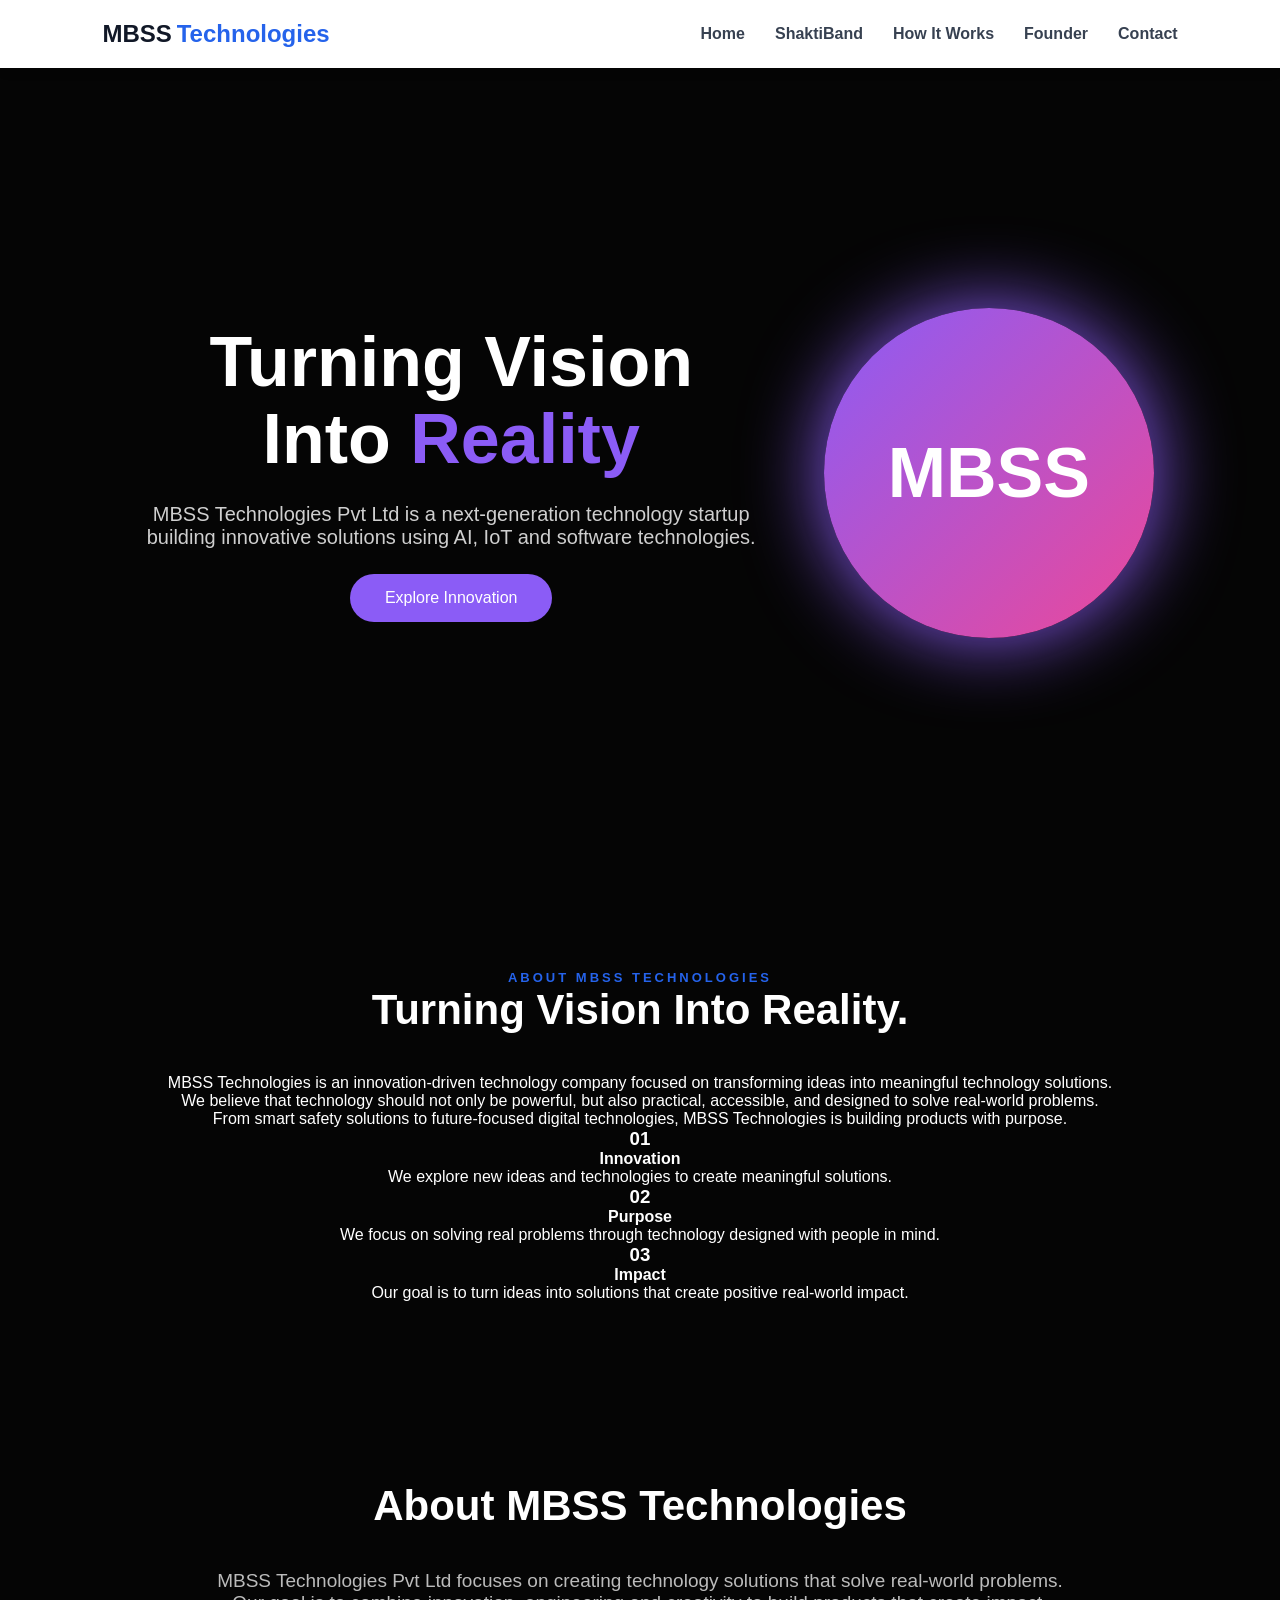
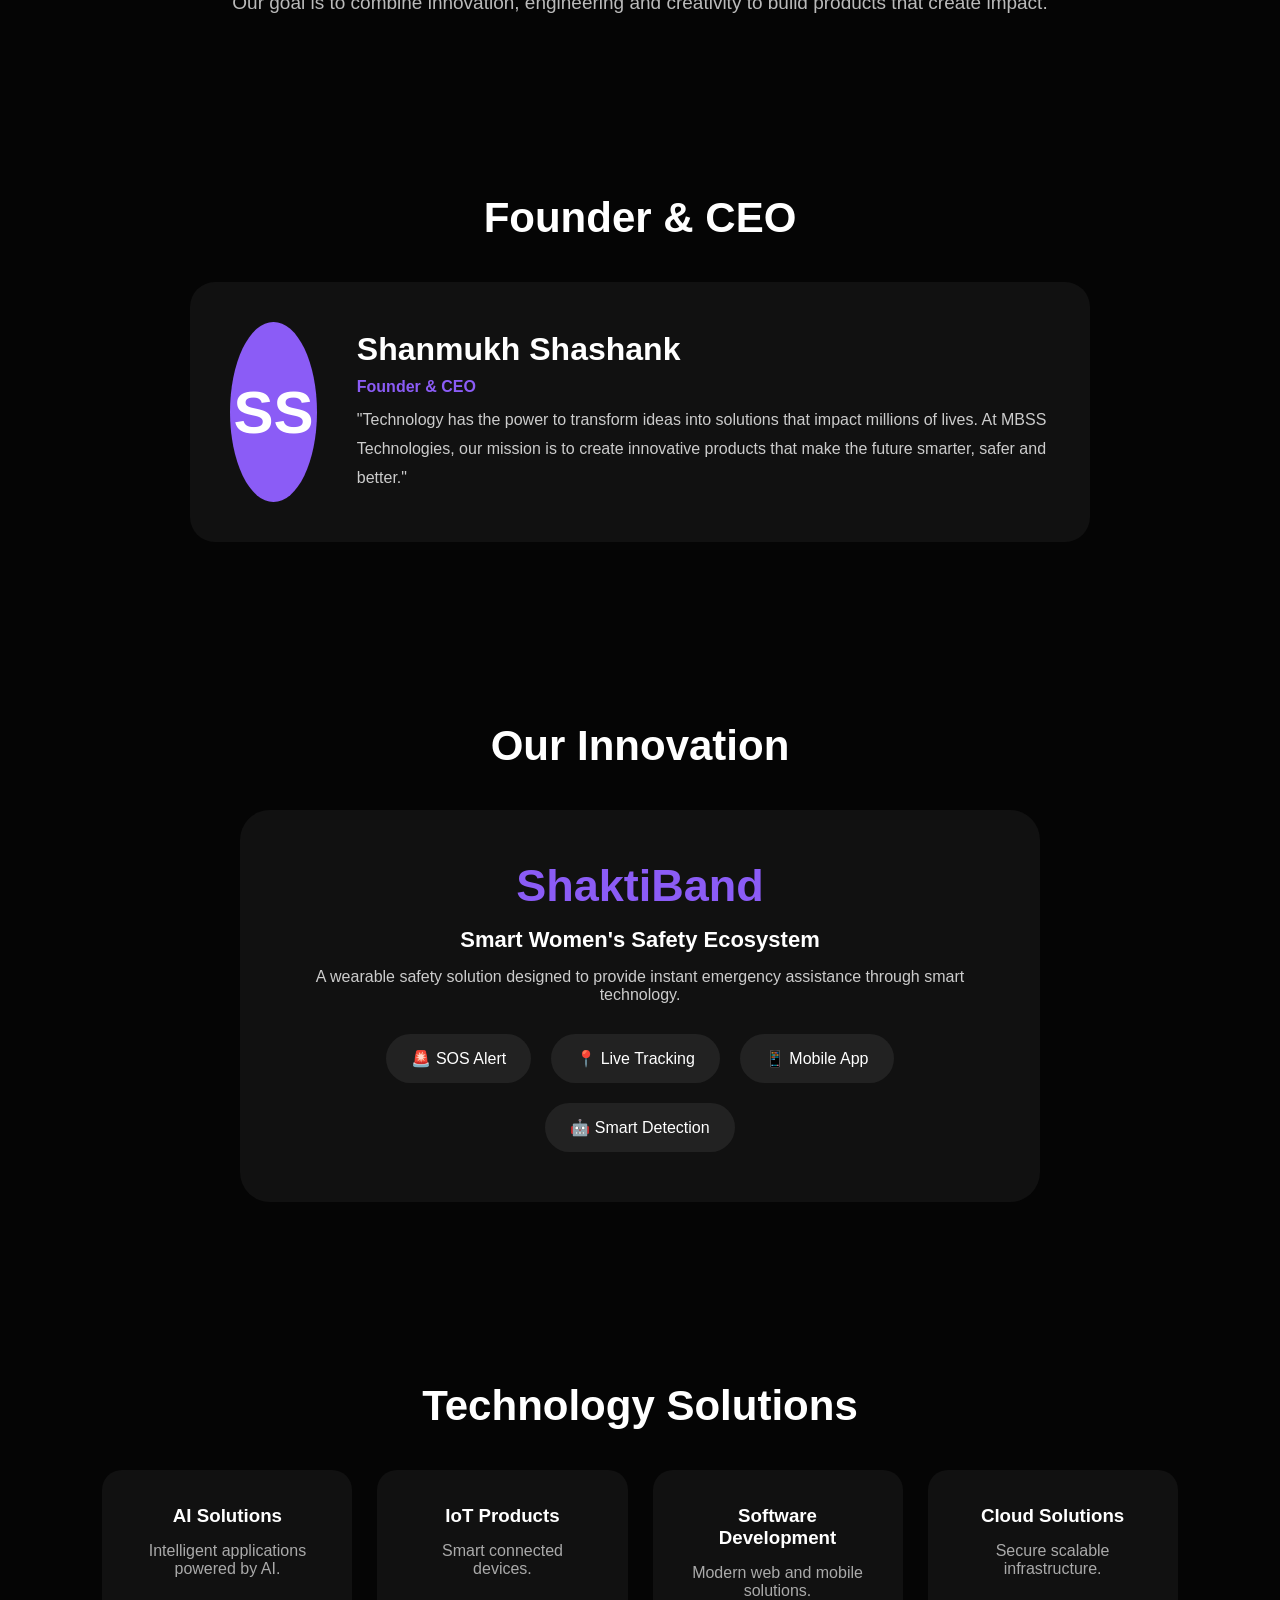
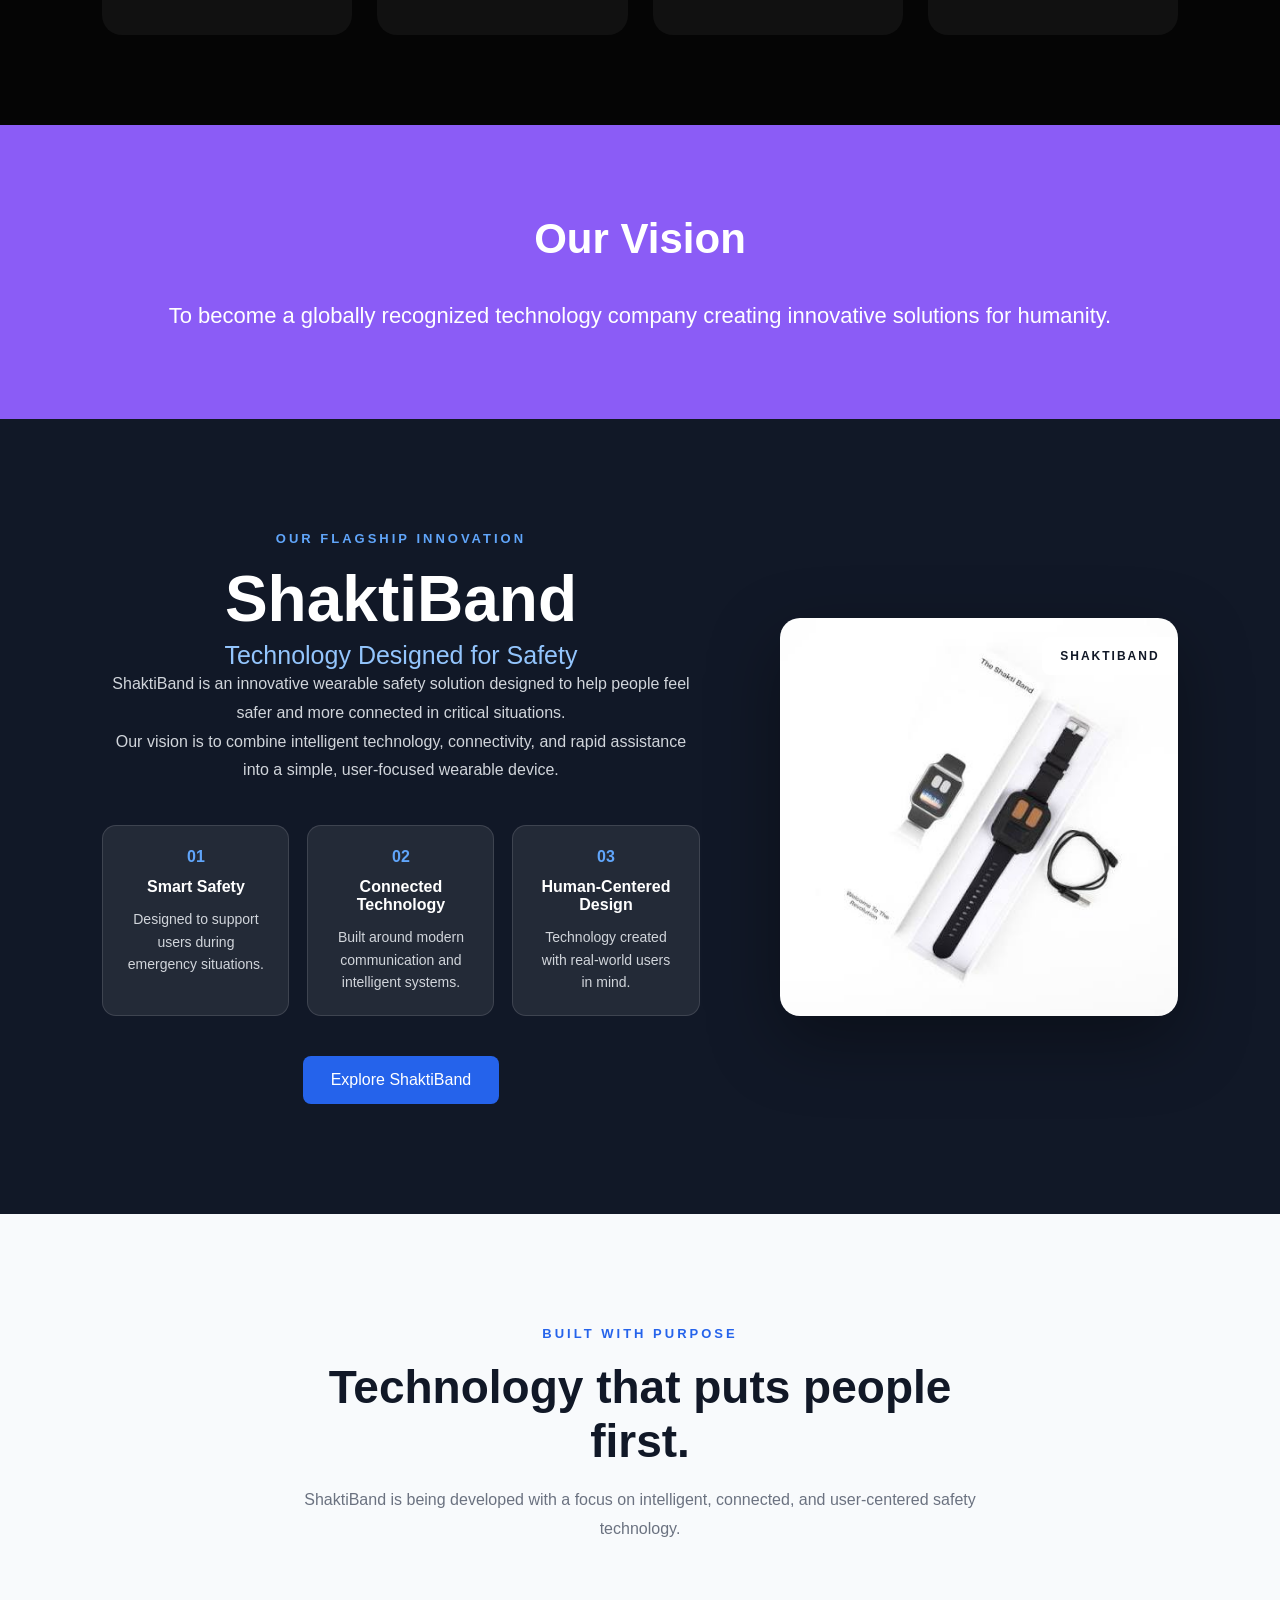
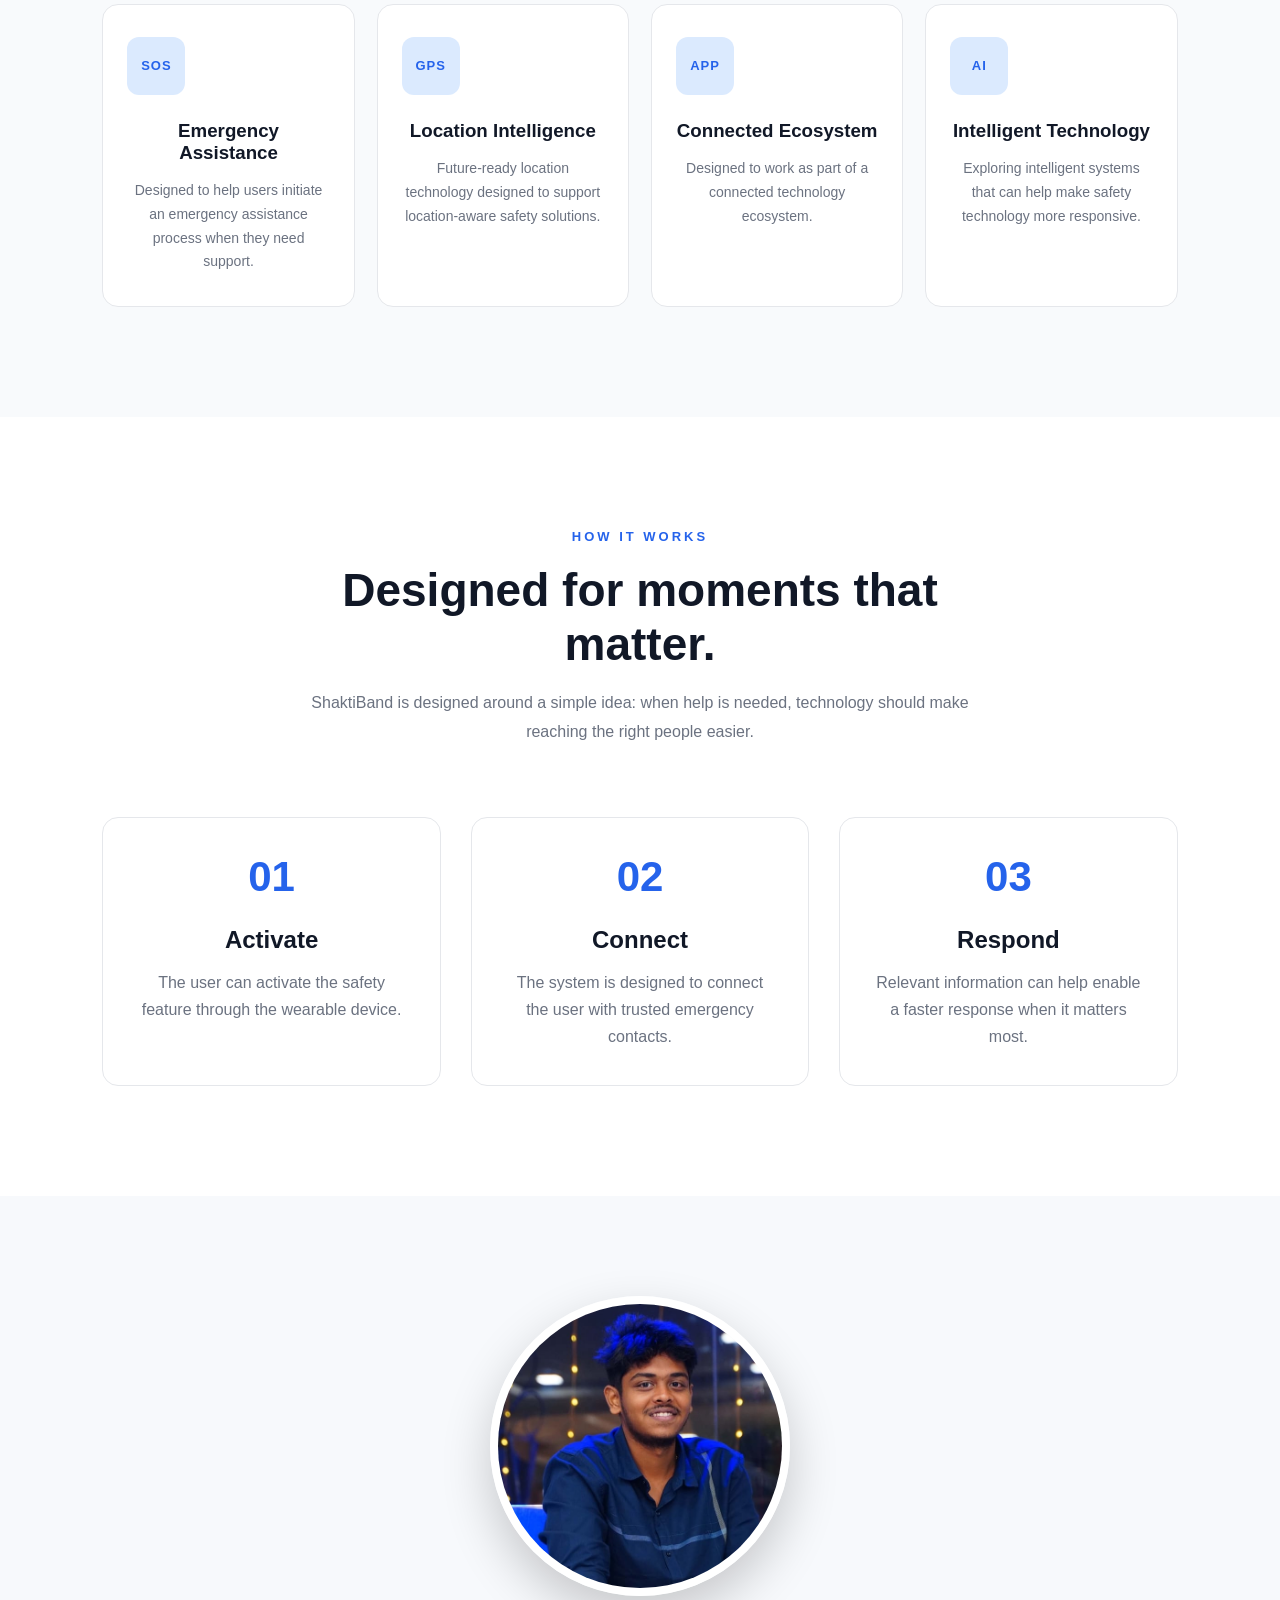
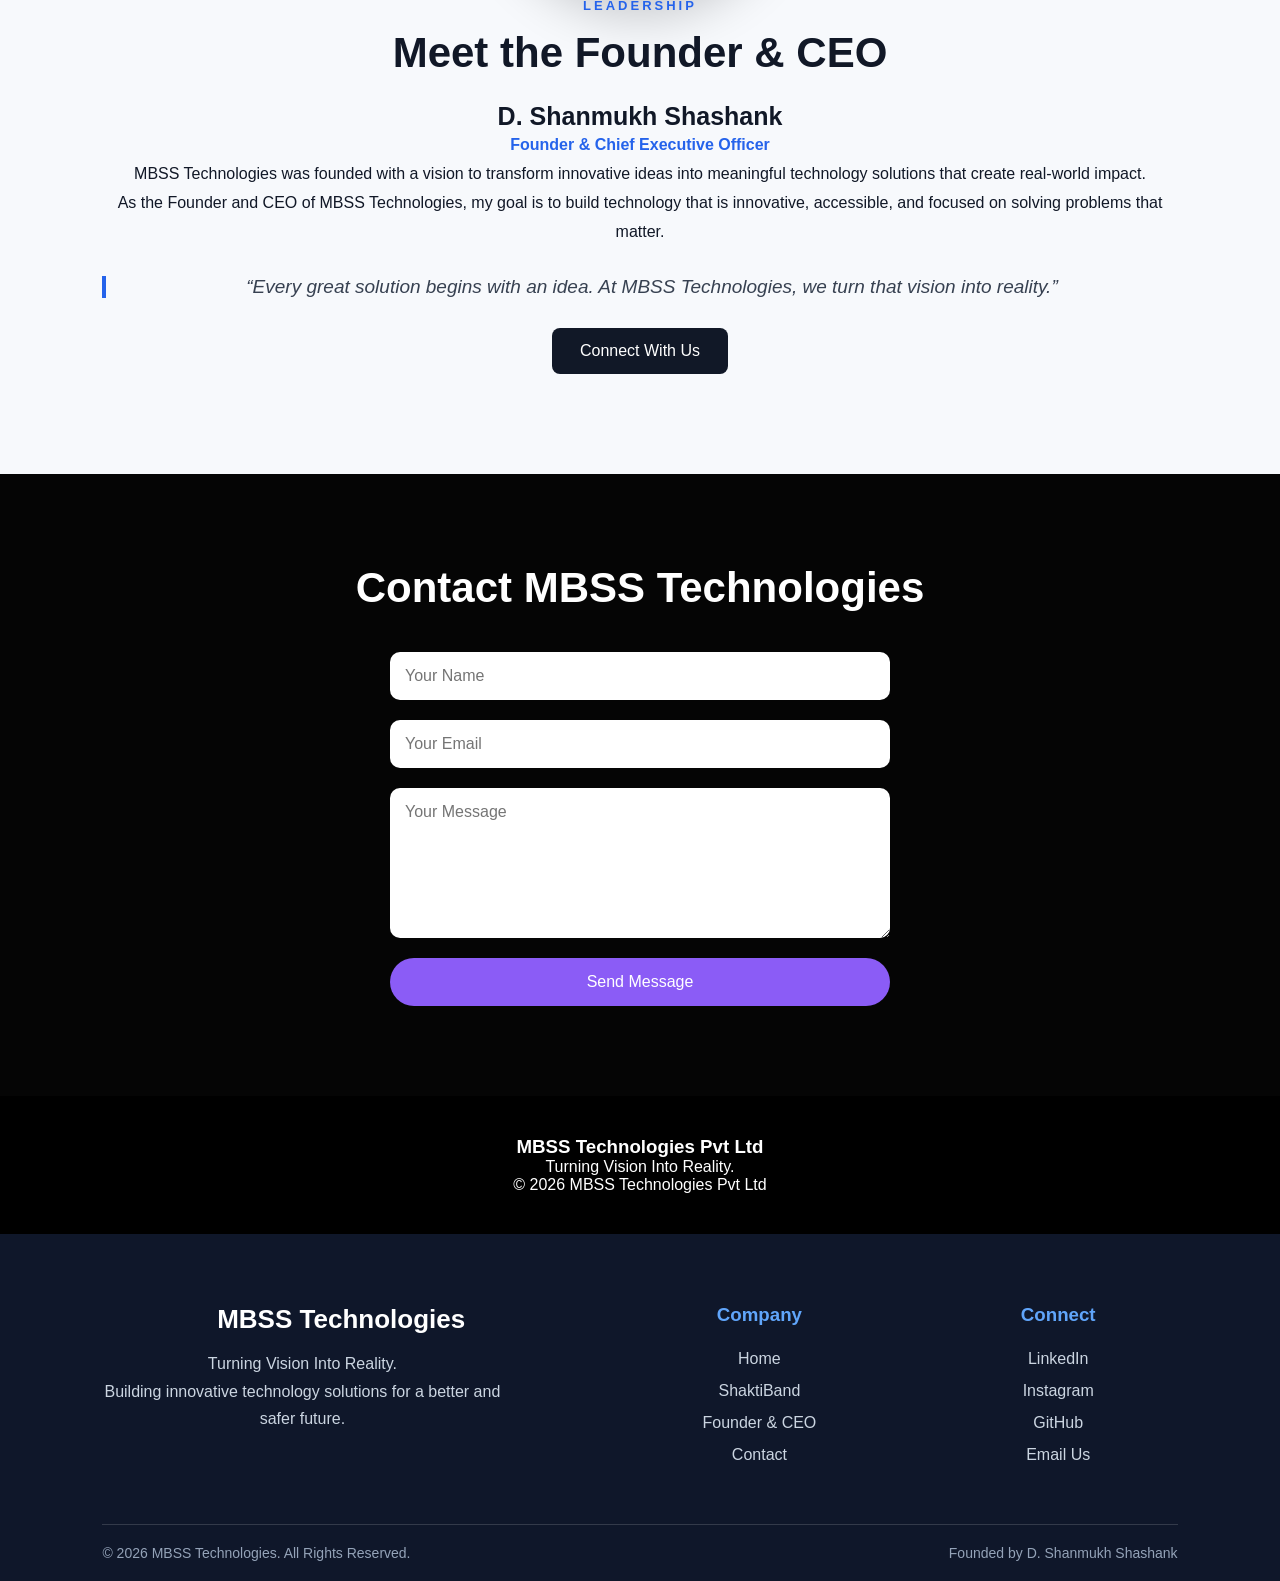
==== index.html @ c29b563a "Reorganize frontend for deployment" ====
<!DOCTYPE html>
<html lang="en">

<head>

    <meta charset="UTF-8">

    <meta name="viewport"
          content="width=device-width, initial-scale=1.0">

    <title>
        MBSS Technologies | Turning Vision Into Reality
    </title>

    <meta
        name="description"
        content="MBSS Technologies is an innovation-driven technology company building meaningful solutions for real-world problems, including ShaktiBand smart safety technology."
    >

    <meta
        name="keywords"
        content="MBSS Technologies, ShaktiBand, technology startup, smart safety technology, innovation"
    >

    <meta
        name="author"
        content="D. Shanmukh Shashank"
    >

    <link
        rel="icon"
        type="image/png"
        href="assets/images/favicon.png"
    >

    <link
        rel="stylesheet"
        href="assets/css/style.css"
    >

<meta property="og:title"
      content="MBSS Technologies | Turning Vision Into Reality">

<meta property="og:description"
      content="Innovation-driven technology solutions by MBSS Technologies.">

<meta property="og:image"
      content="assets/images/shaktiband.jpeg">

<meta property="og:type"
      content="website"><meta property="og:title"
      content="MBSS Technologies | Turning Vision Into Reality">

<meta property="og:description"
      content="Innovation-driven technology solutions by MBSS Technologies.">

<meta property="og:image"
      content="assets/images/shaktiband.jpeg">

<meta property="og:type"
      content="website">

</head>

  <body>

   <div id="page-loader" style="display: none;">
    <div class="loader-content">
        <div class="loader-logo">MBSS</div>
        <p>Turning Vision Into Reality.</p>
    </div>
</div>

    <!-- Your website content starts here -->

<header>

<nav class="navbar">

    <div class="logo">
        MBSS<span>Technologies</span>
    </div>

    <ul class="nav-links">

        <li><a href="#home">Home</a></li>

        <li><a href="#shaktiband">ShaktiBand</a></li>

        <li><a href="#how-it-works">How It Works</a></li>

        <li><a href="#founder">Founder</a></li>

        <li><a href="#contact">Contact</a></li>

    </ul>

    <button class="menu-toggle" id="menuToggle">
        ☰
    </button>

</nav>

</ul>


<div class="menu">
☰
</div>

</nav>

</header>





<section class="hero" id="home">


<div class="hero-text">


<h1>
Turning Vision
<br>
Into <span>Reality</span>
</h1>


<p>

MBSS Technologies Pvt Ltd is a next-generation
technology startup building innovative solutions
using AI, IoT and software technologies.

</p>


<button>
Explore Innovation
</button>


</div>



<div class="hero-logo">

MBSS

</div>


</section>


<section class="about-section reveal" id="about">

    <div class="about-container">

        <div class="about-content">

            <span class="section-label">
                ABOUT MBSS TECHNOLOGIES
            </span>

            <h2>
                Turning Vision Into Reality.
            </h2>

            <p>
                MBSS Technologies is an innovation-driven technology company
                focused on transforming ideas into meaningful technology
                solutions.
            </p>

            <p>
                We believe that technology should not only be powerful,
                but also practical, accessible, and designed to solve
                real-world problems.
            </p>

            <p>
                From smart safety solutions to future-focused digital
                technologies, MBSS Technologies is building products
                with purpose.
            </p>

        </div>


        <div class="about-values">

            <div class="value-card">
                <h3>01</h3>
                <h4>Innovation</h4>
                <p>
                    We explore new ideas and technologies to create
                    meaningful solutions.
                </p>
            </div>


            <div class="value-card">
                <h3>02</h3>
                <h4>Purpose</h4>
                <p>
                    We focus on solving real problems through technology
                    designed with people in mind.
                </p>
            </div>


            <div class="value-card">
                <h3>03</h3>
                <h4>Impact</h4>
                <p>
                    Our goal is to turn ideas into solutions that create
                    positive real-world impact.
                </p>
            </div>

        </div>

    </div>

</section>





<section id="about">


<h2>About MBSS Technologies</h2>


<p class="content">

MBSS Technologies Pvt Ltd focuses on creating
technology solutions that solve real-world problems.

Our goal is to combine innovation, engineering
and creativity to build products that create impact.

</p>


</section>







<section id="founder">


<h2>
Founder & CEO
</h2>



<div class="founder-card">


<div class="founder-image">

SS

</div>


<div>

<h3>
Shanmukh Shashank
</h3>


<h4>
Founder & CEO
</h4>


<p>

"Technology has the power to transform ideas
into solutions that impact millions of lives.

At MBSS Technologies, our mission is to create
innovative products that make the future smarter,
safer and better."

</p>


</div>


</div>


</section>







<section id="products">


<h2>
Our Innovation
</h2>



<div class="product">


<h3>
ShaktiBand
</h3>


<h4>
Smart Women's Safety Ecosystem
</h4>


<p>

A wearable safety solution designed to provide
instant emergency assistance through smart
technology.

</p>



<div class="features">

<span>🚨 SOS Alert</span>

<span>📍 Live Tracking</span>

<span>📱 Mobile App</span>

<span>🤖 Smart Detection</span>

</div>



</div>


</section>








<section id="services">


<h2>
Technology Solutions
</h2>


<div class="cards">


<div>
<h3>
AI Solutions
</h3>
<p>
Intelligent applications powered by AI.
</p>
</div>


<div>
<h3>
IoT Products
</h3>
<p>
Smart connected devices.
</p>
</div>


<div>
<h3>
Software Development
</h3>
<p>
Modern web and mobile solutions.
</p>
</div>


<div>
<h3>
Cloud Solutions
</h3>
<p>
Secure scalable infrastructure.
</p>
</div>


</div>


</section>







<section class="vision">


<h2>
Our Vision
</h2>


<p>

To become a globally recognized technology company
creating innovative solutions for humanity.

</p>


</section>

<section class="product-section reveal" id="shaktiband">

    <div class="product-container">

        <div class="product-content">

            <span class="section-label">
                OUR FLAGSHIP INNOVATION
            </span>

            <h2>
                ShaktiBand
            </h2>

            <h3>
                Technology Designed for Safety
            </h3>

            <p>
                ShaktiBand is an innovative wearable safety solution
                designed to help people feel safer and more connected
                in critical situations.
            </p>

            <p>
                Our vision is to combine intelligent technology,
                connectivity, and rapid assistance into a simple,
                user-focused wearable device.
            </p>

            <div class="product-features">

                <div class="feature-card">
                    <span>01</span>
                    <h4>Smart Safety</h4>
                    <p>Designed to support users during emergency situations.</p>
                </div>

                <div class="feature-card">
                    <span>02</span>
                    <h4>Connected Technology</h4>
                    <p>Built around modern communication and intelligent systems.</p>
                </div>

                <div class="feature-card">
                    <span>03</span>
                    <h4>Human-Centered Design</h4>
                    <p>Technology created with real-world users in mind.</p>
                </div>

            </div>

            <a href="#contact" class="product-button">
                Explore ShaktiBand
            </a>

        </div>

        <div class="product-visual">

    <div class="product-showcase">

        <img
            src="./assets/images/shaktiband.jpeg"
            alt="ShaktiBand smart safety wearable by MBSS Technologies"
            class="shaktiband-image"
        >

        <div class="product-badge">
            SHAKTIBAND
        </div>

    </div>

</div>
    </div>

</section>

<section class="features-section reveal" id="features">

    <div class="features-header">

        <span class="section-label">
            BUILT WITH PURPOSE
        </span>

        <h2>
            Technology that puts people first.
        </h2>

        <p>
            ShaktiBand is being developed with a focus on intelligent,
            connected, and user-centered safety technology.
        </p>

    </div>


    <div class="features-grid">

        <div class="technology-card">

            <div class="technology-icon">
                SOS
            </div>

            <h3>
                Emergency Assistance
            </h3>

            <p>
                Designed to help users initiate an emergency assistance
                process when they need support.
            </p>

        </div>


        <div class="technology-card">

            <div class="technology-icon">
                GPS
            </div>

            <h3>
                Location Intelligence
            </h3>

            <p>
                Future-ready location technology designed to support
                location-aware safety solutions.
            </p>

        </div>


        <div class="technology-card">

            <div class="technology-icon">
                APP
            </div>

            <h3>
                Connected Ecosystem
            </h3>

            <p>
                Designed to work as part of a connected technology
                ecosystem.
            </p>

        </div>


        <div class="technology-card">

            <div class="technology-icon">
                AI
            </div>

            <h3>
                Intelligent Technology
            </h3>

            <p>
                Exploring intelligent systems that can help make
                safety technology more responsive.
            </p>

        </div>

    </div>

</section>

<section class="how-section reveal" id="how-it-works">

    <div class="how-header">

        <span class="section-label">
            HOW IT WORKS
        </span>

        <h2>
            Designed for moments that matter.
        </h2>

        <p>
            ShaktiBand is designed around a simple idea:
            when help is needed, technology should make reaching
            the right people easier.
        </p>

    </div>


    <div class="how-steps">

        <div class="how-step">

            <div class="step-number">
                01
            </div>

            <h3>
                Activate
            </h3>

            <p>
                The user can activate the safety feature through
                the wearable device.
            </p>

        </div>


        <div class="how-step">

            <div class="step-number">
                02
            </div>

            <h3>
                Connect
            </h3>

            <p>
                The system is designed to connect the user with
                trusted emergency contacts.
            </p>

        </div>


        <div class="how-step">

            <div class="step-number">
                03
            </div>

            <h3>
                Respond
            </h3>

            <p>
                Relevant information can help enable a faster
                response when it matters most.
            </p>

        </div>

    </div>

</section>

<section class="founder-section reveal" id="founder">

   <div class="founder-image-wrapper">
    <img
        src="./assets/images/founder.jpeg"
        alt="D. Shanmukh Shashank - Founder and CEO of MBSS Technologies"
        class="founder-photo"
    >
</div>
        </div>

        <div class="founder-content">

            <span class="section-label">
                LEADERSHIP
            </span>

            <h2>
                Meet the Founder & CEO
            </h2>

            <h3>
                D. Shanmukh Shashank
            </h3>

            <p class="founder-role">
                Founder & Chief Executive Officer
            </p>

            <p>
                MBSS Technologies was founded with a vision to transform
                innovative ideas into meaningful technology solutions that
                create real-world impact.
            </p>

            <p>
                As the Founder and CEO of MBSS Technologies, my goal is to
                build technology that is innovative, accessible, and focused
                on solving problems that matter.
            </p>

            <blockquote>
                “Every great solution begins with an idea.
                At MBSS Technologies, we turn that vision into reality.”
            </blockquote>

            <a href="#contact" class="founder-button">
                Connect With Us
            </a>

        </div>

    </div>

</section>



<section class="contact-section" id="contact">

    <h2>Contact MBSS Technologies</h2>

   <form id="contactForm">

    <input
        type="text"
        id="name"
        placeholder="Your Name"
        required
    >

    <input
        type="email"
        id="email"
        placeholder="Your Email"
        required
    >

    <textarea
        id="message"
        placeholder="Your Message"
        required
    ></textarea>

    <button type="submit">
        Send Message
    </button>

</form>

<p id="formMessage"></p>

</section>





<footer>


<h3>
MBSS Technologies Pvt Ltd
</h3>


<p>
Turning Vision Into Reality.
</p>


<p>
© 2026 MBSS Technologies Pvt Ltd
</p>


</footer>





<script src="assets/js/main.js"></script>

<footer class="site-footer">

    <div class="footer-container">

        <div class="footer-brand">

            <h2>
                MBSS Technologies
            </h2>

            <p>
                Turning Vision Into Reality.
            </p>

            <p>
                Building innovative technology solutions
                for a better and safer future.
            </p>

        </div>


        <div class="footer-links">

            <h3>
                Company
            </h3>

            <a href="#home">
                Home
            </a>

            <a href="#shaktiband">
                ShaktiBand
            </a>

            <a href="#founder">
                Founder & CEO
            </a>

            <a href="#contact">
                Contact
            </a>

        </div>


        <div class="footer-links">

            <h3>
                Connect
            </h3>

            <a href="#">
                LinkedIn
            </a>

            <a href="#">
                Instagram
            </a>

            <a href="#">
                GitHub
            </a>

            <a href="mailto:shanmukhsashankdharmavarapu@gmail.com">
                Email Us
            </a>

        </div>

    </div>


    <div class="footer-bottom">

        <p>
            © 2026 MBSS Technologies. All Rights Reserved.
        </p>

        <p>
            Founded by D. Shanmukh Shashank
        </p>

    </div>

</footer>

<script src="assets/js/main.js"></script>

</body>

</html>
---- assets/css/style.css ----
*{
    margin:0;
    padding:0;
    box-sizing:border-box;
    font-family:'Poppins',sans-serif;
}

html{
    scroll-behavior:smooth;
}

body{
    background:#050505;
    color:white;
}


/* NAVBAR */

.navbar{

    display:flex;
    justify-content:space-between;
    align-items:center;
    padding:25px 8%;
    position:sticky;
    top:0;
    background:rgba(5,5,5,0.85);
    backdrop-filter:blur(10px);
    z-index:1000;

}


.logo{

    font-size:28px;
    font-weight:800;

}


.logo span{

    color:#8b5cf6;

}



.nav-links{

    display:flex;
    gap:30px;
    list-style:none;

}


.nav-links a{

    color:white;
    text-decoration:none;
    font-weight:500;

}


.nav-links a:hover{

    color:#8b5cf6;

}



.menu{

    display:none;
    font-size:30px;

}





/* HERO */


.hero{

    min-height:90vh;
    display:flex;
    justify-content:space-around;
    align-items:center;
    padding:60px 8%;

}



.hero-text{

    max-width:650px;

}



.hero h1{

    font-size:70px;
    line-height:1.1;

}


.hero span{

    color:#8b5cf6;

}



.hero p{

    margin:25px 0;
    color:#cfcfcf;
    font-size:20px;

}



button{

    padding:15px 35px;
    border:none;
    border-radius:30px;
    background:#8b5cf6;
    color:white;
    cursor:pointer;
    font-size:16px;
    transition:.3s;

}



button:hover{

    transform:scale(1.05);
    box-shadow:0 0 25px #8b5cf6;

}



.hero-logo{

    width:330px;
    height:330px;

    border-radius:50%;

    background:
    linear-gradient(135deg,#8b5cf6,#ec4899);

    display:flex;
    justify-content:center;
    align-items:center;

    font-size:70px;
    font-weight:800;

    box-shadow:
    0 0 80px #8b5cf6;

}







section{

    padding:90px 8%;
    text-align:center;

}



h2{

    font-size:42px;
    margin-bottom:40px;

}




.content{

    max-width:850px;
    margin:auto;
    color:#bbb;
    font-size:19px;

}





/* FOUNDER */


.founder-card{

    max-width:900px;
    margin:auto;

    background:#111;
    padding:40px;

    border-radius:25px;

    display:flex;
    align-items:center;
    gap:40px;

    text-align:left;

}



.founder-image{

    height:180px;
    width:180px;

    border-radius:50%;

    background:#8b5cf6;

    display:flex;
    justify-content:center;
    align-items:center;

    font-size:60px;
    font-weight:bold;

}



.founder-card h3{

    font-size:32px;

}



.founder-card h4{

    color:#8b5cf6;
    margin:10px 0;

}



.founder-card p{

    color:#ccc;
    line-height:1.8;

}







/* PRODUCT */


.product{

    max-width:800px;
    margin:auto;

    background:#111;

    padding:50px;

    border-radius:30px;

}



.product h3{

    font-size:45px;
    color:#8b5cf6;

}



.product h4{

    font-size:22px;
    margin:15px;

}



.product p{

    color:#ccc;

}



.features{

    margin-top:30px;

    display:flex;
    flex-wrap:wrap;
    justify-content:center;
    gap:20px;

}



.features span{

    background:#222;

    padding:15px 25px;

    border-radius:25px;

}







/* SERVICES */


.cards{

    display:grid;

    grid-template-columns:
    repeat(4,1fr);

    gap:25px;

}



.cards div{

    background:#111;

    padding:35px;

    border-radius:20px;

    transition:.3s;

}



.cards div:hover{

    transform:translateY(-10px);

    box-shadow:
    0 0 30px #8b5cf6;

}



.cards p{

    color:#aaa;
    margin-top:15px;

}





/* VISION */


.vision{

    background:#8b5cf6;

}



.vision p{

    font-size:22px;

}







/* CONTACT */


form{

    max-width:500px;

    margin:auto;

    display:flex;

    flex-direction:column;

    gap:20px;

}



input,textarea{

    padding:15px;

    border-radius:10px;

    border:none;

    font-size:16px;

}



textarea{

    height:150px;

}





footer{

    background:#000;

    padding:40px;

    text-align:center;

}





/* RESPONSIVE DESIGN */


@media(max-width:900px){


.nav-links{

    display:none;

}


.menu{

    display:block;

}



.hero{

    flex-direction:column;

    text-align:center;

}



.hero h1{

    font-size:45px;

}



.hero-logo{

    margin-top:50px;

    width:240px;
    height:240px;

    font-size:50px;

}



.founder-card{

    flex-direction:column;

    text-align:center;

}



.cards{

    grid-template-columns:1fr;

}



.product h3{

    font-size:35px;

}


}



@media(max-width:500px){


section{

    padding:60px 5%;

}


.hero p{

    font-size:16px;

}


h2{

    font-size:32px;

}


}

@media(max-width:900px){

.nav-links.active{

display:flex;

position:absolute;

top:80px;

right:20px;

background:#111;

padding:30px;

border-radius:20px;

flex-direction:column;

box-shadow:0 0 30px #8b5cf6;

}

}

/* ================================
   FOUNDER SECTION
================================ */

.founder-section {
    padding: 100px 8%;
    background: #f7f9fc;
}

.founder-container {
    max-width: 1200px;
    margin: auto;
    display: grid;
    grid-template-columns: 0.8fr 1.2fr;
    gap: 80px;
    align-items: center;
}

.founder-image {
    display: flex;
    justify-content: center;
}

.founder-placeholder {
    width: 280px;
    height: 280px;
    border-radius: 50%;
    display: flex;
    align-items: center;
    justify-content: center;

    font-size: 70px;
    font-weight: 800;

    background: linear-gradient(
        135deg,
        #111827,
        #2563eb
    );

    color: white;

    box-shadow: 0 25px 60px rgba(0, 0, 0, 0.2);
}

.section-label {
    font-size: 13px;
    letter-spacing: 3px;
    font-weight: 700;
    color: #2563eb;
}

.founder-content h2 {
    font-size: 42px;
    margin: 15px 0;
}

.founder-content h3 {
    font-size: 25px;
    margin-top: 25px;
}

.founder-role {
    color: #2563eb;
    font-weight: 600;
}

.founder-content p {
    line-height: 1.8;
    color: #555;
}

.founder-content blockquote {
    border-left: 4px solid #2563eb;
    padding-left: 20px;
    margin: 30px 0;
    font-size: 19px;
    font-style: italic;
    color: #333;
}

.founder-button {
    display: inline-block;
    padding: 14px 28px;
    background: #111827;
    color: rgb(239, 49, 49);
    text-decoration: none;
    border-radius: 8px;
    transition: 0.3s;
}

.founder-button:hover {
    transform: translateY(-3px);
}

@media (max-width: 768px) {

    .founder-container {
        grid-template-columns: 1fr;
        text-align: center;
        gap: 40px;
    }

    .founder-placeholder {
        width: 200px;
        height: 200px;
        font-size: 50px;
    }

    .founder-content h2 {
        font-size: 32px;
    }

    .founder-content blockquote {
        text-align: left;
    }

}

/* ================================
   FOUNDER / CEO SECTION VISIBILITY FIX
================================ */

.founder-section {
    background: #f7f9fc !important;
    color: #111827 !important;
}

.founder-section h2,
.founder-section h3,
.founder-section p,
.founder-section .founder-role,
.founder-section blockquote {
    color: #111827 !important;
}

.founder-section .founder-role {
    color: #2563eb !important;
}

.founder-section .section-label {
    color: #2563eb !important;
}

.founder-section blockquote {
    border-left: 4px solid #2563eb;
    color: #374151 !important;
}

.founder-button {
    background: #111827 !important;
    color: #ffffff !important;
}

/* ================================
   SHAKTIBAND PRODUCT SECTION
================================ */

.product-section {
    padding: 110px 8%;
    background: #111827;
    color: #ffffff;
}

.product-container {
    max-width: 1200px;
    margin: auto;

    display: grid;
    grid-template-columns: 1.2fr 0.8fr;

    gap: 80px;
    align-items: center;
}

.product-section .section-label {
    color: #60a5fa;
}

.product-content h2 {
    font-size: 64px;
    margin: 15px 0 5px;
    color: #ffffff;
}

.product-content h3 {
    font-size: 25px;
    font-weight: 500;
    color: #93c5fd;
}

.product-content > p {
    color: #d1d5db;
    line-height: 1.8;
    max-width: 650px;
}

.product-features {
    display: grid;
    grid-template-columns: repeat(3, 1fr);
    gap: 18px;
    margin: 40px 0;
}

.feature-card {
    padding: 22px;
    background: rgba(255, 255, 255, 0.08);
    border: 1px solid rgba(255, 255, 255, 0.12);
    border-radius: 14px;
}

.feature-card span {
    color: #60a5fa;
    font-weight: 700;
}

.feature-card h4 {
    color: #ffffff;
    margin: 12px 0;
}

.feature-card p {
    color: #d1d5db;
    font-size: 14px;
    line-height: 1.6;
}

.product-button {
    display: inline-block;
    padding: 15px 28px;
    background: #2563eb;
    color: #ffffff;
    text-decoration: none;
    border-radius: 8px;
    transition: 0.3s;
}

.product-button:hover {
    transform: translateY(-3px);
}

/* Product Visual */

.product-visual {
    display: flex;
    justify-content: center;
    align-items: center;
}

.product-orbit {
    width: 330px;
    height: 330px;
    border: 1px solid rgba(96, 165, 250, 0.5);
    border-radius: 50%;

    display: flex;
    align-items: center;
    justify-content: center;

    position: relative;
}

.product-circle {
    width: 190px;
    height: 190px;

    border-radius: 50%;

    display: flex;
    align-items: center;
    justify-content: center;

    background: linear-gradient(
        135deg,
        #2563eb,
        #1e40af
    );

    color: #ffffff;
    font-size: 36px;
    font-weight: 800;

    box-shadow: 0 0 60px rgba(37, 99, 235, 0.5);
}

.product-badge {
    position: absolute;
    top: 10px;
    right: -25px;

    padding: 12px 18px;

    background: #ffffff;
    color: #111827;

    font-size: 12px;
    font-weight: 800;
    letter-spacing: 2px;

    border-radius: 8px;
}

/* Responsive */

@media (max-width: 768px) {

    .product-container {
        grid-template-columns: 1fr;
        text-align: center;
    }

    .product-content h2 {
        font-size: 48px;
    }

    .product-features {
        grid-template-columns: 1fr;
    }

    .product-visual {
        margin-top: 30px;
    }

}

/* ================================
   HOW SHAKTIBAND WORKS
================================ */

.how-section {
    padding: 110px 8%;
    background: #ffffff;
    color: #111827;
}

.how-header {
    max-width: 700px;
    margin: 0 auto 70px;
    text-align: center;
}

.how-header h2 {
    font-size: 46px;
    margin: 18px 0;
    color: #111827;
}

.how-header p {
    color: #6b7280;
    line-height: 1.8;
}

.how-steps {
    max-width: 1100px;
    margin: auto;

    display: grid;
    grid-template-columns: repeat(3, 1fr);
    gap: 30px;
}

.how-step {
    padding: 35px;

    border: 1px solid #e5e7eb;
    border-radius: 16px;

    background: #ffffff;

    transition: 0.3s;
}

.how-step:hover {
    transform: translateY(-8px);
    box-shadow: 0 20px 45px rgba(0, 0, 0, 0.08);
}

.step-number {
    font-size: 42px;
    font-weight: 800;
    color: #2563eb;
    margin-bottom: 25px;
}

.how-step h3 {
    color: #111827;
    font-size: 24px;
    margin-bottom: 15px;
}

.how-step p {
    color: #6b7280;
    line-height: 1.7;
}

/* Responsive */

@media (max-width: 768px) {

    .how-header h2 {
        font-size: 34px;
    }

    .how-steps {
        grid-template-columns: 1fr;
    }

}

/* ================================
   RESPONSIVE NAVIGATION
================================ */

.navbar {
    display: flex;
    align-items: center;
    justify-content: space-between;

    padding: 20px 8%;

    background: #ffffff;

    position: sticky;
    top: 0;
    z-index: 1000;

    box-shadow: 0 2px 15px rgba(0, 0, 0, 0.05);
}

.logo {
    font-size: 24px;
    font-weight: 800;
    color: #111827;
}

.logo span {
    color: #2563eb;
    margin-left: 5px;
}

.nav-links {
    display: flex;
    gap: 30px;
    list-style: none;
    margin: 0;
    padding: 0;
}

.nav-links a {
    text-decoration: none;
    color: #374151;
    font-weight: 600;
    transition: 0.3s;
}

.nav-links a:hover {
    color: #2563eb;
}

.menu-toggle {
    display: none;

    border: none;
    background: none;

    font-size: 28px;
    cursor: pointer;
}

@media (max-width: 768px) {

    .nav-links {

        position: absolute;

        top: 70px;
        left: 0;

        width: 100%;

        background: #ffffff;

        flex-direction: column;

        align-items: center;

        padding: 25px 0;

        display: none;

        box-shadow: 0 10px 20px rgba(0, 0, 0, 0.08);

    }

    .nav-links.active {
        display: flex;
    }

    .menu-toggle {
        display: block;
    }

}

/* ================================
   FOOTER
================================ */

.site-footer {
    background: #0f172a;
    color: #ffffff;
    padding: 70px 8% 20px;
}

.footer-container {
    max-width: 1200px;
    margin: auto;

    display: grid;
    grid-template-columns: 2fr 1fr 1fr;

    gap: 60px;
}

.footer-brand h2 {
    font-size: 26px;
    margin-bottom: 15px;
}

.footer-brand p {
    color: #cbd5e1;
    line-height: 1.7;
    max-width: 400px;
}

.footer-links {
    display: flex;
    flex-direction: column;
    gap: 14px;
}

.footer-links h3 {
    color: #60a5fa;
    margin-bottom: 10px;
}

.footer-links a {
    color: #cbd5e1;
    text-decoration: none;
    transition: 0.3s;
}

.footer-links a:hover {
    color: #60a5fa;
    transform: translateX(4px);
}

.footer-bottom {
    max-width: 1200px;
    margin: 60px auto 0;

    padding-top: 20px;

    border-top: 1px solid rgba(255, 255, 255, 0.15);

    display: flex;
    justify-content: space-between;
    gap: 20px;
}

.footer-bottom p {
    color: #94a3b8;
    font-size: 14px;
}

/* Responsive Footer */

@media (max-width: 768px) {

    .footer-container {
        grid-template-columns: 1fr;
        gap: 35px;
    }

    .footer-bottom {
        flex-direction: column;
        text-align: center;
    }

}

/* ================================
   FOUNDER PHOTO
================================ */

.founder-image-wrapper {
    display: flex;
    justify-content: center;
    align-items: center;
}

.founder-photo {
    width: 300px;
    height: 300px;

    object-fit: cover;

    border-radius: 50%;

    border: 8px solid #ffffff;

    box-shadow:
        0 20px 50px rgba(0, 0, 0, 0.2);

    transition: transform 0.4s ease;
}

.founder-photo:hover {
    transform: scale(1.04);
}

@media (max-width: 768px) {

    .founder-photo {
        width: 220px;
        height: 220px;
    }




}

/* ================================
   SHAKTIBAND PRODUCT IMAGE
================================ */

.product-showcase {
    position: relative;
    display: flex;
    justify-content: center;
    align-items: center;
    min-height: 400px;
}

.shaktiband-image {
    width: 100%;
    max-width: 400px;
    height: auto;
    object-fit: contain;
    border-radius: 20px;
    filter: drop-shadow(0 25px 35px rgba(0, 0, 0, 0.35));
    transition: transform 0.4s ease;
}

.shaktiband-image:hover {
    transform: scale(1.05) rotate(2deg);
}

.product-showcase .product-badge {
    position: absolute;
    top: 20px;
    right: 0;
}

/* ================================
   SHAKTIBAND FEATURES
================================ */

.features-section {
    padding: 110px 8%;
    background: #f8fafc;
    color: #111827;
}

.features-header {
    max-width: 700px;
    margin: 0 auto 60px;
    text-align: center;
}

.features-header h2 {
    font-size: 46px;
    margin: 18px 0;
    color: #111827;
}

.features-header p {
    color: #6b7280;
    line-height: 1.8;
}

.features-grid {
    max-width: 1150px;
    margin: auto;

    display: grid;
    grid-template-columns: repeat(4, 1fr);
    gap: 22px;
}

.technology-card {
    padding: 32px 24px;

    background: #ffffff;

    border: 1px solid #e5e7eb;
    border-radius: 16px;

    transition: 0.3s;
}

.technology-card:hover {
    transform: translateY(-8px);
    box-shadow: 0 20px 40px rgba(0, 0, 0, 0.08);
}

.technology-icon {
    width: 58px;
    height: 58px;

    display: flex;
    align-items: center;
    justify-content: center;

    margin-bottom: 25px;

    border-radius: 12px;

    background: #dbeafe;
    color: #2563eb;

    font-size: 13px;
    font-weight: 800;
    letter-spacing: 1px;
}

.technology-card h3 {
    color: #111827;
    margin-bottom: 15px;
}

.technology-card p {
    color: #6b7280;
    line-height: 1.7;
    font-size: 14px;
}

@media (max-width: 1000px) {

    .features-grid {
        grid-template-columns: repeat(2, 1fr);
    }

}

@media (max-width: 600px) {

    .features-header h2 {
        font-size: 34px;
    }

    .features-grid {
        grid-template-columns: 1fr;
    }

}

<section class="about-section" id="about">

    <div class="about-container">

        <div class="about-content">

            <span class="section-label">
                ABOUT MBSS TECHNOLOGIES
            </span>

            <h2>
                Turning Vision Into Reality.
            </h2>

            <p>
                MBSS Technologies is an innovation-driven technology company
                focused on transforming ideas into meaningful technology
                solutions.
            </p>

            <p>
                We believe that technology should not only be powerful,
                but also practical, accessible, and designed to solve
                real-world problems.
            </p>

            <p>
                From smart safety solutions to future-focused digital
                technologies, MBSS Technologies is building products
                with purpose.
            </p>

        </div>


        <div class="about-values">

            <div class="value-card">
                <h3>01</h3>
                <h4>Innovation</h4>
                <p>
                    We explore new ideas and technologies to create
                    meaningful solutions.
                </p>
            </div>


            <div class="value-card">
                <h3>02</h3>
                <h4>Purpose</h4>
                <p>
                    We focus on solving real problems through technology
                    designed with people in mind.
                </p>
            </div>


            <div class="value-card">
                <h3>03</h3>
                <h4>Impact</h4>
                <p>
                    Our goal is to turn ideas into solutions that create
                    positive real-world impact.
                </p>
            </div>

        </div>

    </div>

</section>

<li>
    <a href="#about">About</a>
</li>
<li>
    <a href="#about">About</a>
</li>
/* ================================
   SCROLL REVEAL ANIMATIONS
================================ */

.reveal {
    opacity: 0;
    transform: translateY(35px);
    transition: opacity 0.8s ease, transform 0.8s ease;
}

.reveal.active {
    opacity: 1;
    transform: translateY(0);
}

/* ================================
   PAGE LOADER
================================ */

#page-loader.hidden {
    opacity: 0;
    visibility: hidden;
}

.loader-content {
    text-align: center;
}

.loader-logo {
    font-size: 52px;
    font-weight: 900;
    color: #ffffff;
    letter-spacing: 5px;
}

.loader-content p {
    color: #93c5fd;
    margin-top: 12px;
}

#page-loader.hidden {
    opacity: 0;
    visibility: hidden;
    pointer-events: none;
}
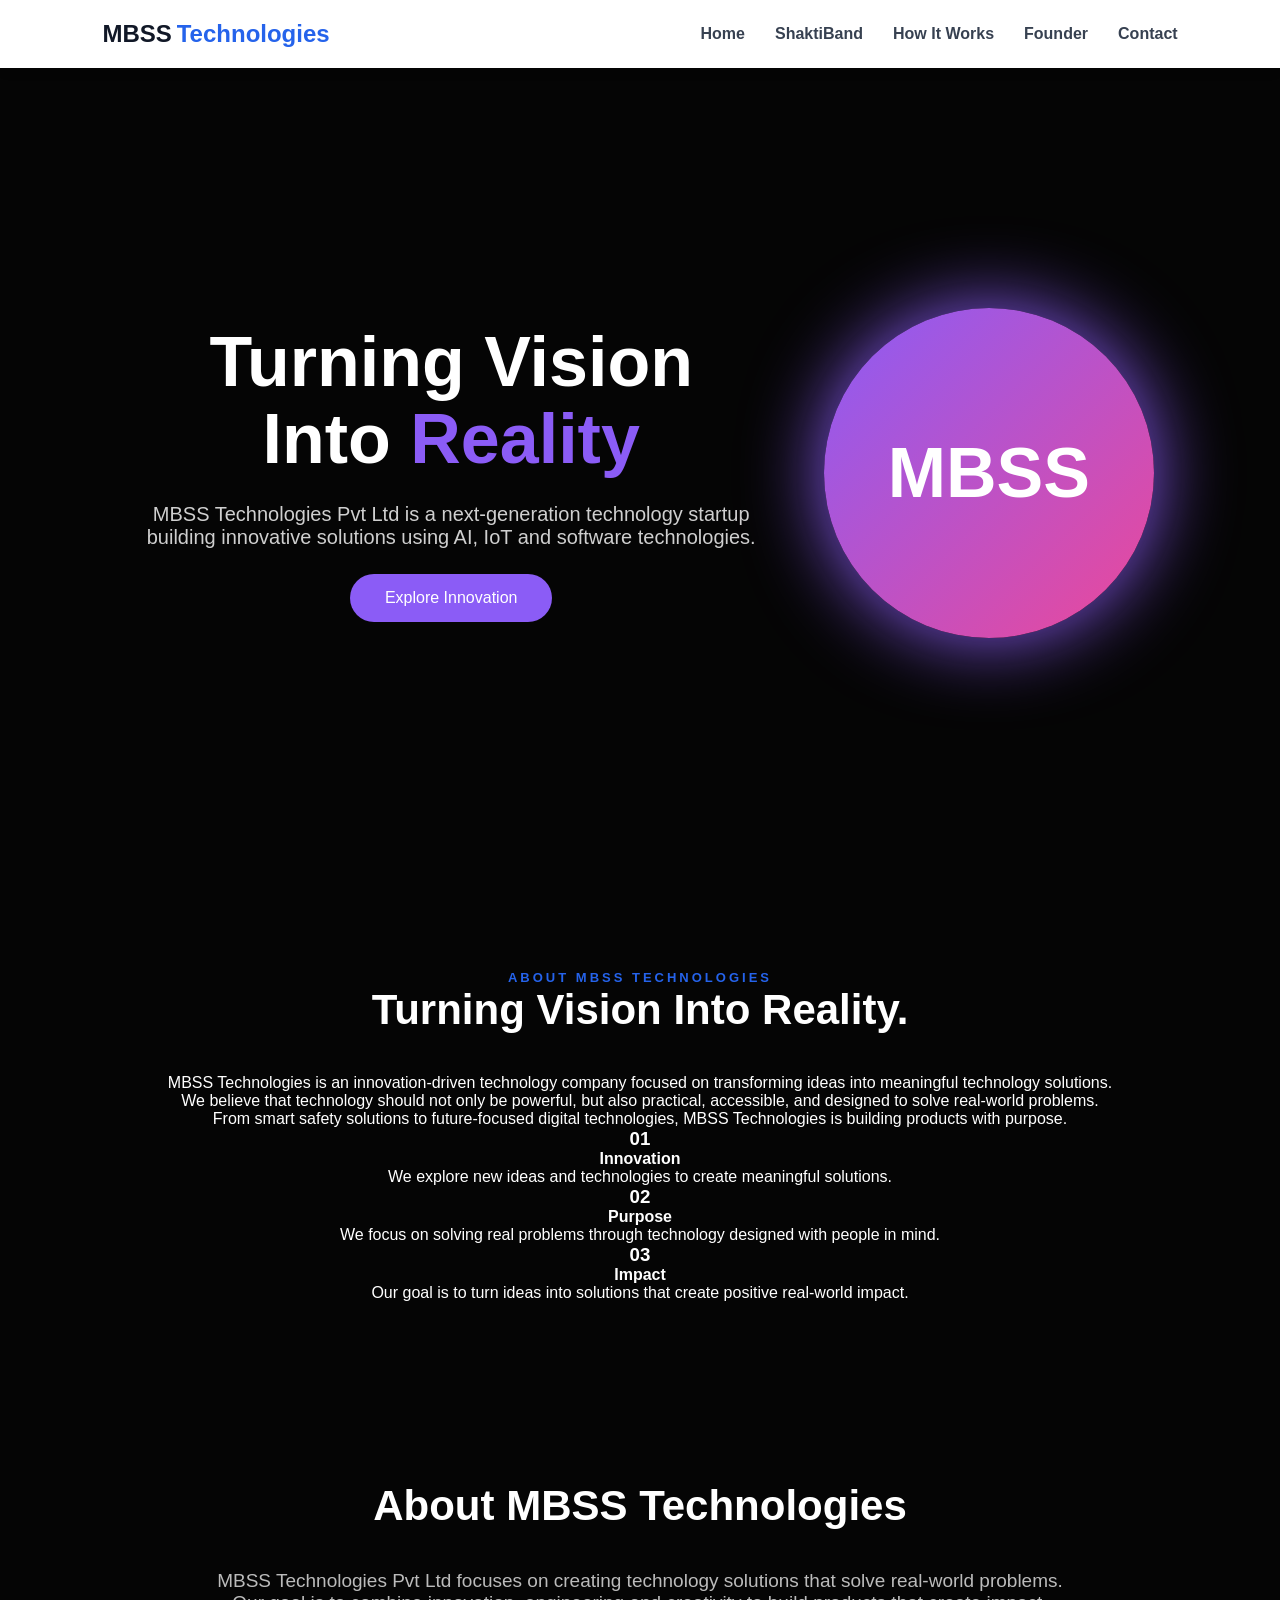
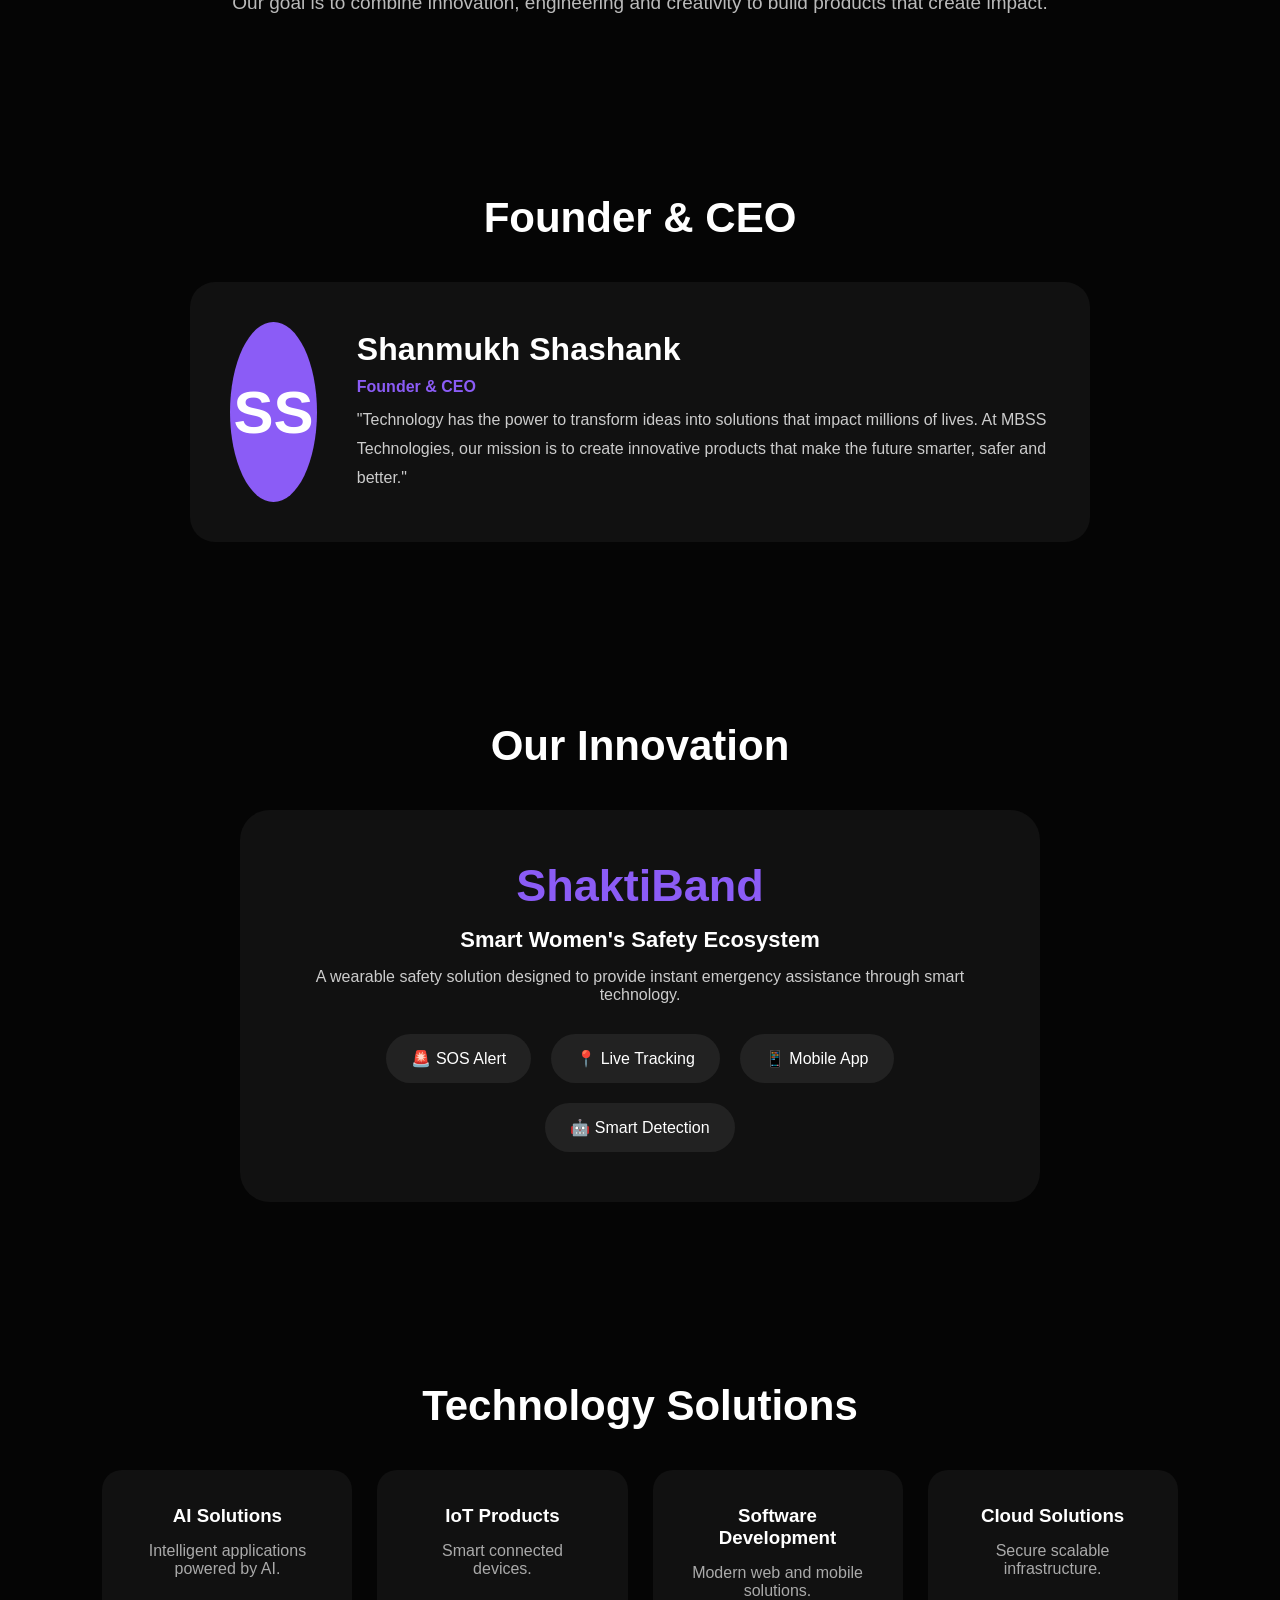
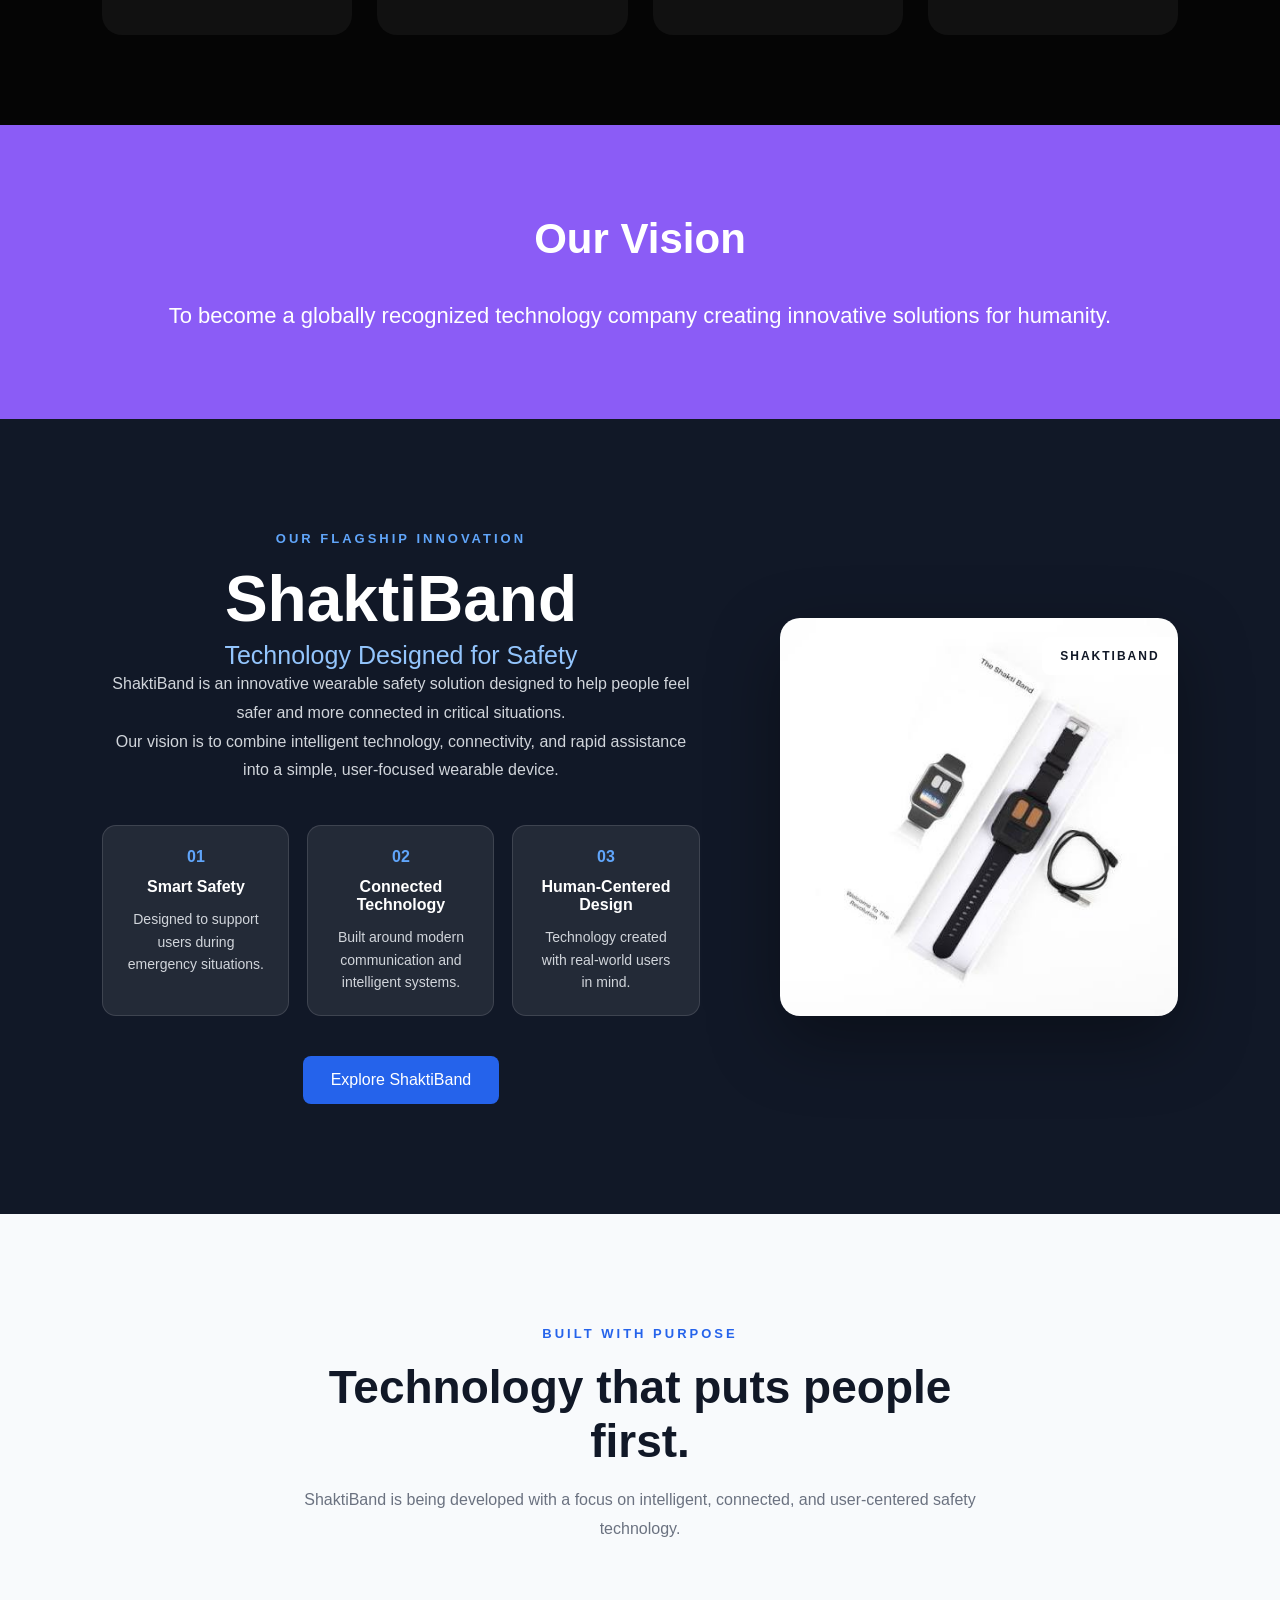
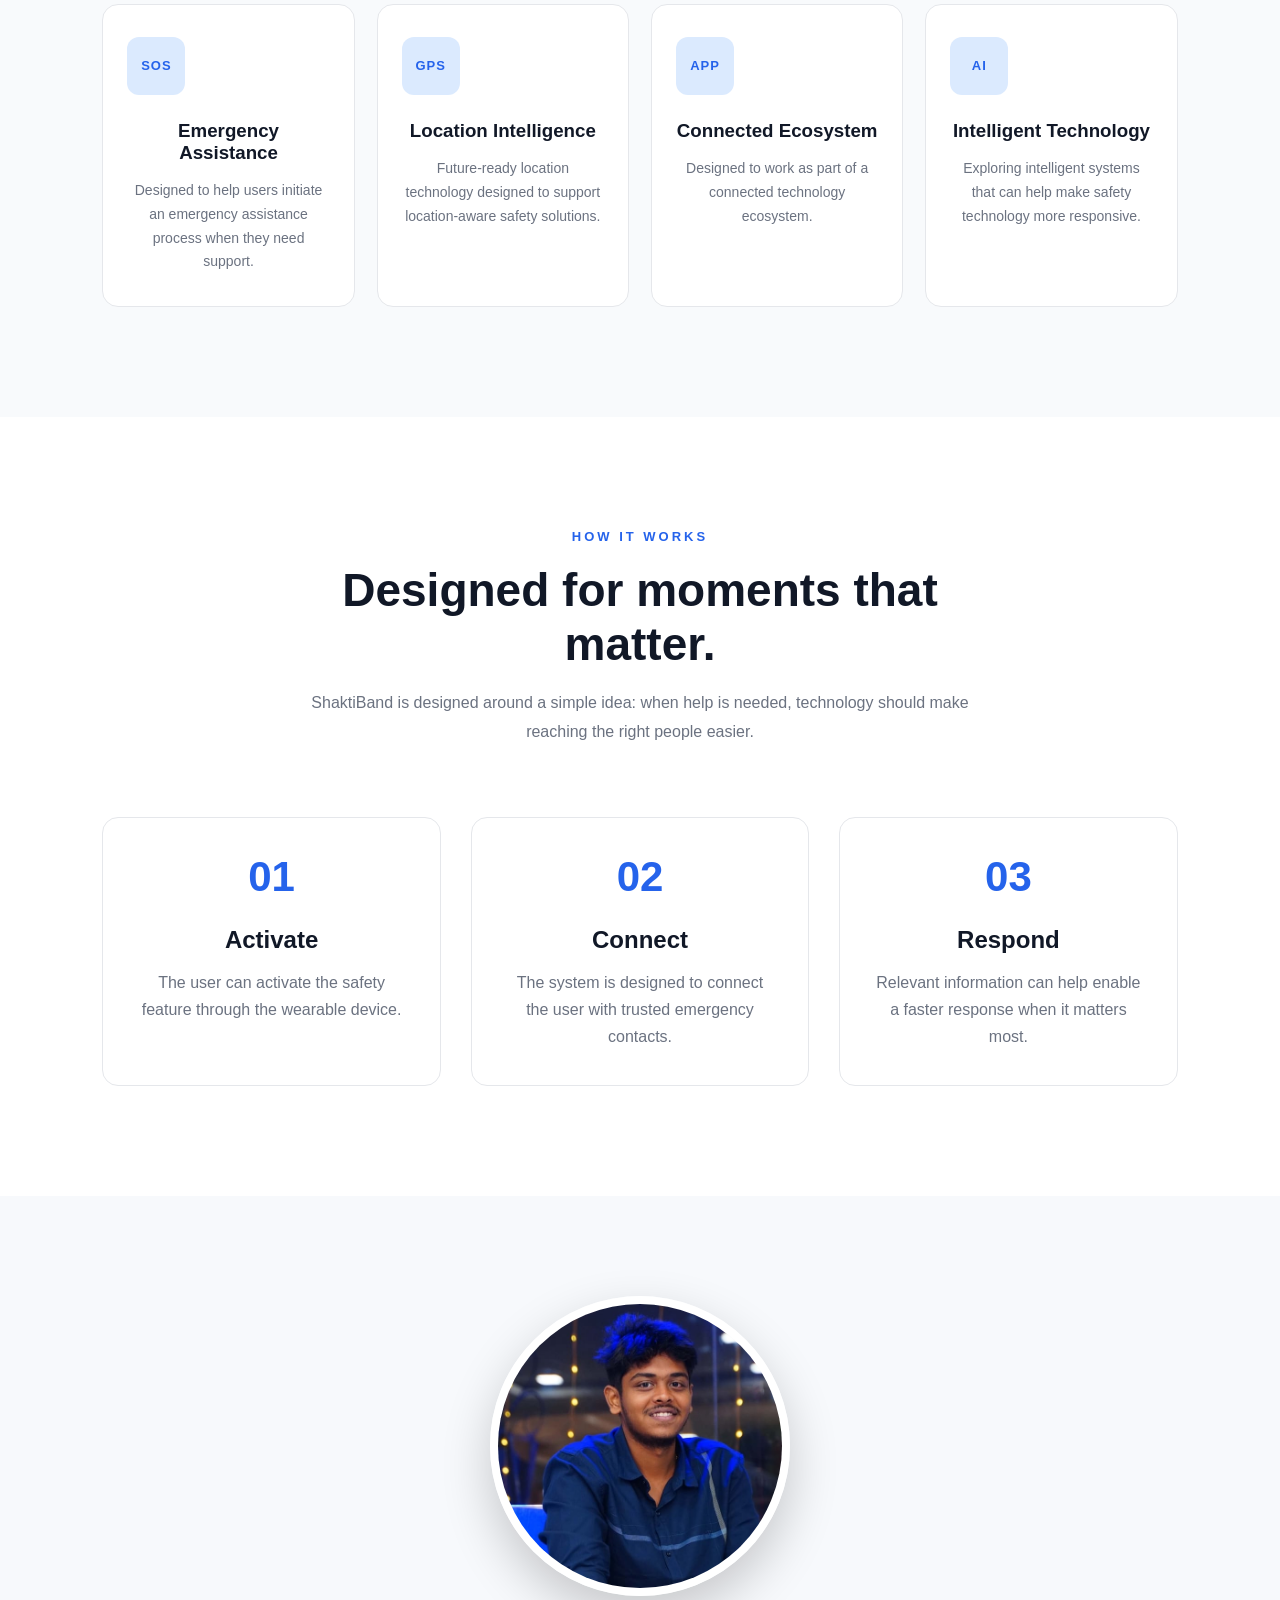
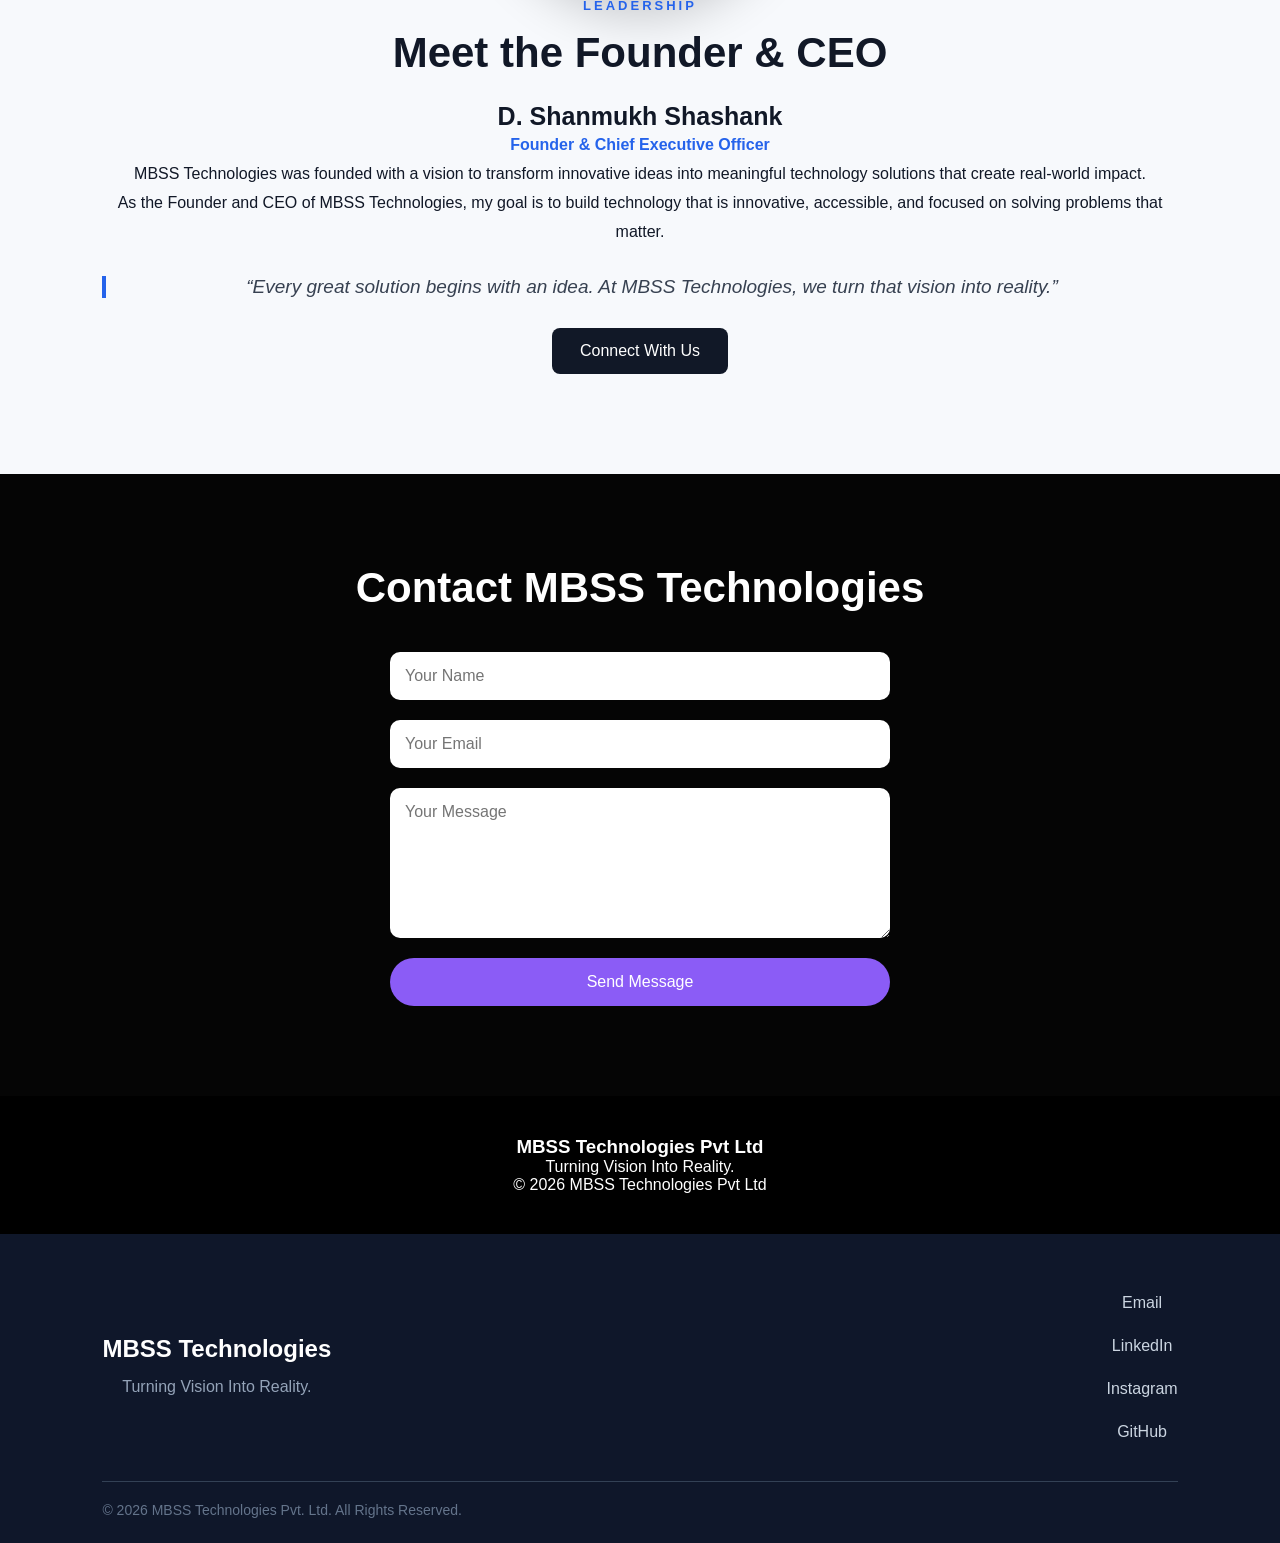
==== commit 88afbccc: "Add professional social links and contact information" ====
--- a/index.html
+++ b/index.html
@@ -832,91 +832,44 @@
 
 
 <script src="assets/js/main.js"></script>
-
 <footer class="site-footer">
 
-    <div class="footer-container">
+    <div class="footer-content">
 
         <div class="footer-brand">
-
-            <h2>
-                MBSS Technologies
-            </h2>
-
-            <p>
-                Turning Vision Into Reality.
-            </p>
-
-            <p>
-                Building innovative technology solutions
-                for a better and safer future.
-            </p>
-
-        </div>
-
+            <h3>MBSS Technologies</h3>
+            <p>Turning Vision Into Reality.</p>
+        </div>
 
         <div class="footer-links">
 
-            <h3>
-                Company
-            </h3>
-
-            <a href="#home">
-                Home
+            <a href="mailto:shanmukh20052005@gmail.com">
+                Email
             </a>
 
-            <a href="#shaktiband">
-                ShaktiBand
-            </a>
-
-            <a href="#founder">
-                Founder & CEO
-            </a>
-
-            <a href="#contact">
-                Contact
-            </a>
-
-        </div>
-
-
-        <div class="footer-links">
-
-            <h3>
-                Connect
-            </h3>
-
-            <a href="#">
+            <a href="https://www.linkedin.com/in/d-shanmukh-shashank-083661255/"
+               target="_blank">
                 LinkedIn
             </a>
 
-            <a href="#">
+            <a href="https://www.instagram.com/im_shxxnnnu03/"
+               target="_blank">
                 Instagram
             </a>
 
-            <a href="#">
+            <a href="https://github.com/Shanmukhshashank/mbss-technologies-website"
+               target="_blank">
                 GitHub
             </a>
 
-            <a href="mailto:shanmukhsashankdharmavarapu@gmail.com">
-                Email Us
-            </a>
-
-        </div>
-
-    </div>
-
+        </div>
+
+    </div>
 
     <div class="footer-bottom">
-
         <p>
-            © 2026 MBSS Technologies. All Rights Reserved.
+            © 2026 MBSS Technologies Pvt. Ltd. All Rights Reserved.
         </p>
-
-        <p>
-            Founded by D. Shanmukh Shashank
-        </p>
-
     </div>
 
 </footer>
--- a/assets/css/style.css
+++ b/assets/css/style.css
@@ -1519,4 +1519,77 @@
     opacity: 0;
     visibility: hidden;
     pointer-events: none;
+}
+
+/* ================================
+   FOOTER
+================================ */
+
+.site-footer {
+    background: #0f172a;
+    color: #ffffff;
+    padding: 60px 8% 25px;
+}
+
+.footer-content {
+    max-width: 1200px;
+    margin: auto;
+
+    display: flex;
+    justify-content: space-between;
+    align-items: center;
+    gap: 30px;
+}
+
+.footer-brand h3 {
+    font-size: 24px;
+    margin-bottom: 10px;
+}
+
+.footer-brand p {
+    color: #94a3b8;
+}
+
+.footer-links {
+    display: flex;
+    gap: 25px;
+    flex-wrap: wrap;
+}
+
+.footer-links a {
+    color: #cbd5e1;
+    text-decoration: none;
+    transition: 0.3s;
+}
+
+.footer-links a:hover {
+    color: #60a5fa;
+}
+
+.footer-bottom {
+    max-width: 1200px;
+    margin: 40px auto 0;
+    padding-top: 20px;
+
+    border-top: 1px solid #334155;
+
+    text-align: center;
+}
+
+.footer-bottom p {
+    color: #64748b;
+    font-size: 14px;
+}
+
+@media (max-width: 768px) {
+
+    .footer-content {
+        flex-direction: column;
+        align-items: flex-start;
+    }
+
+    .footer-links {
+        gap: 15px;
+    }
+
 }
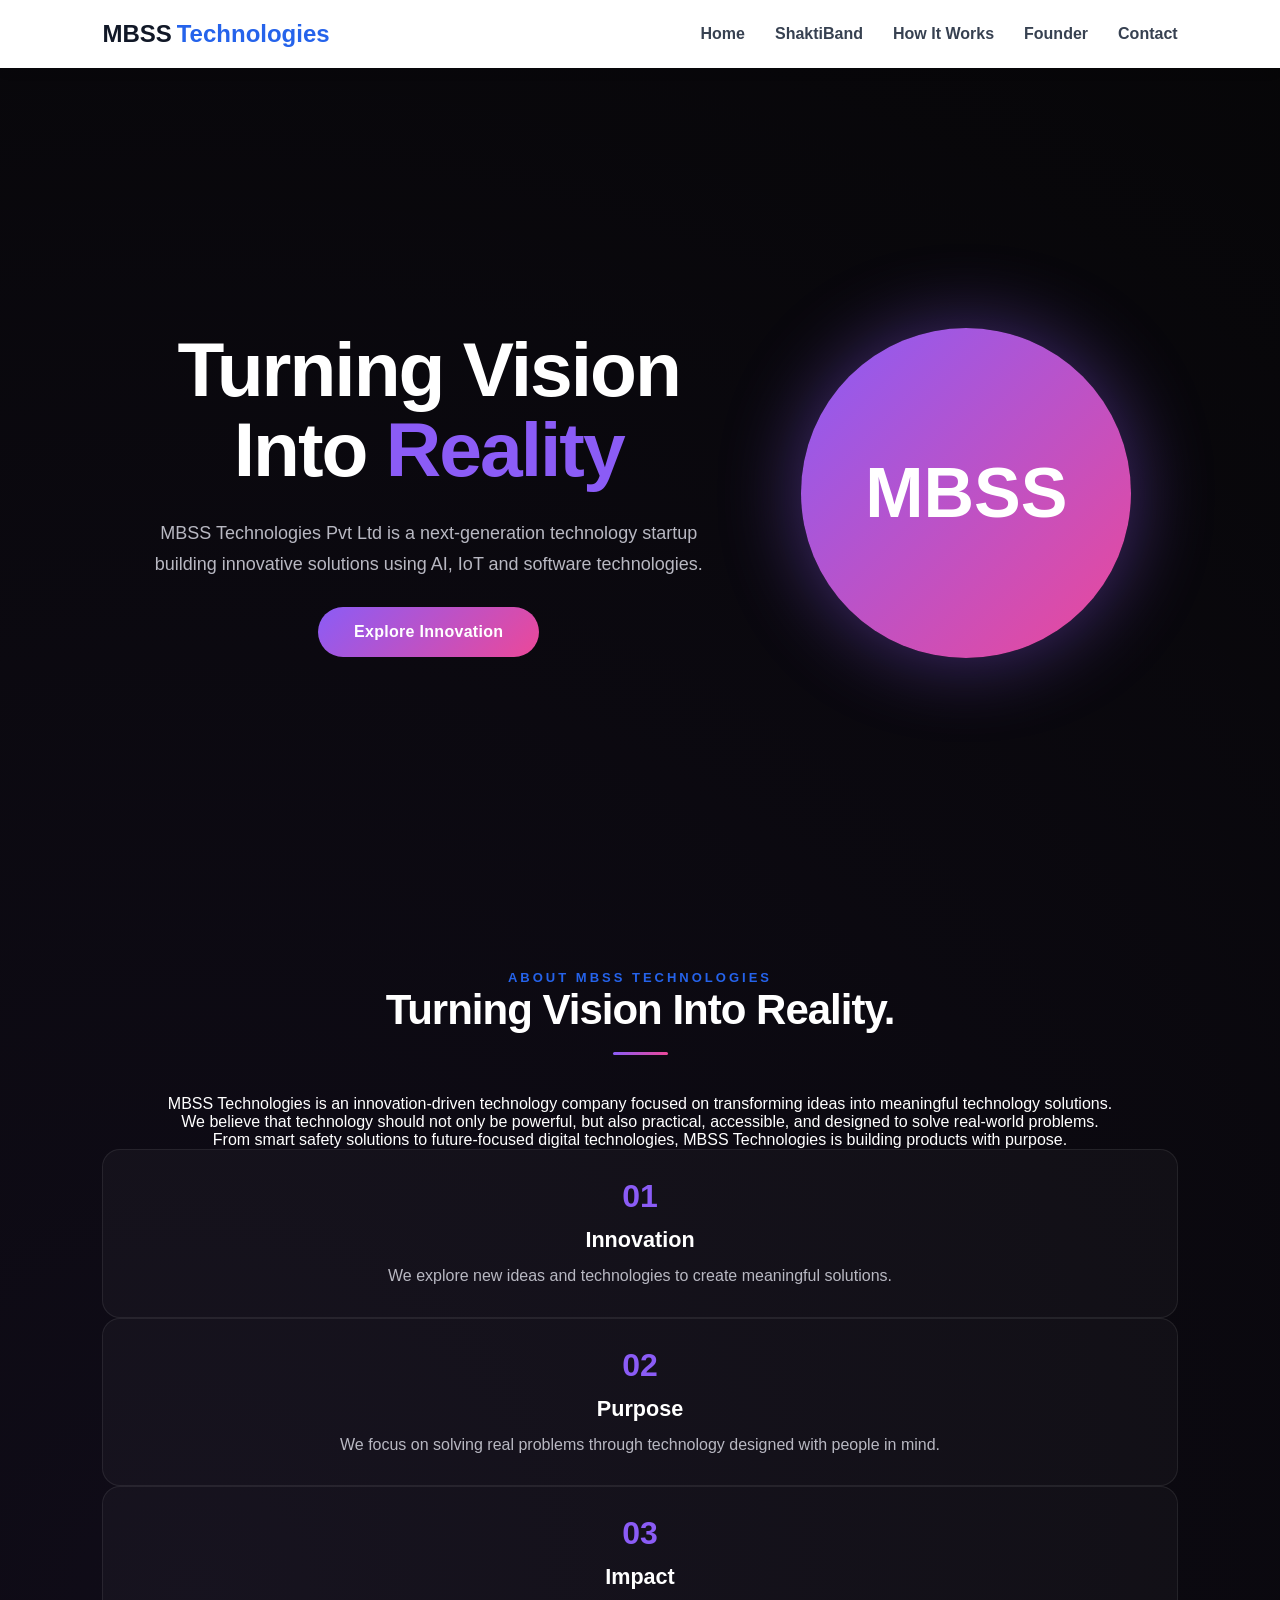
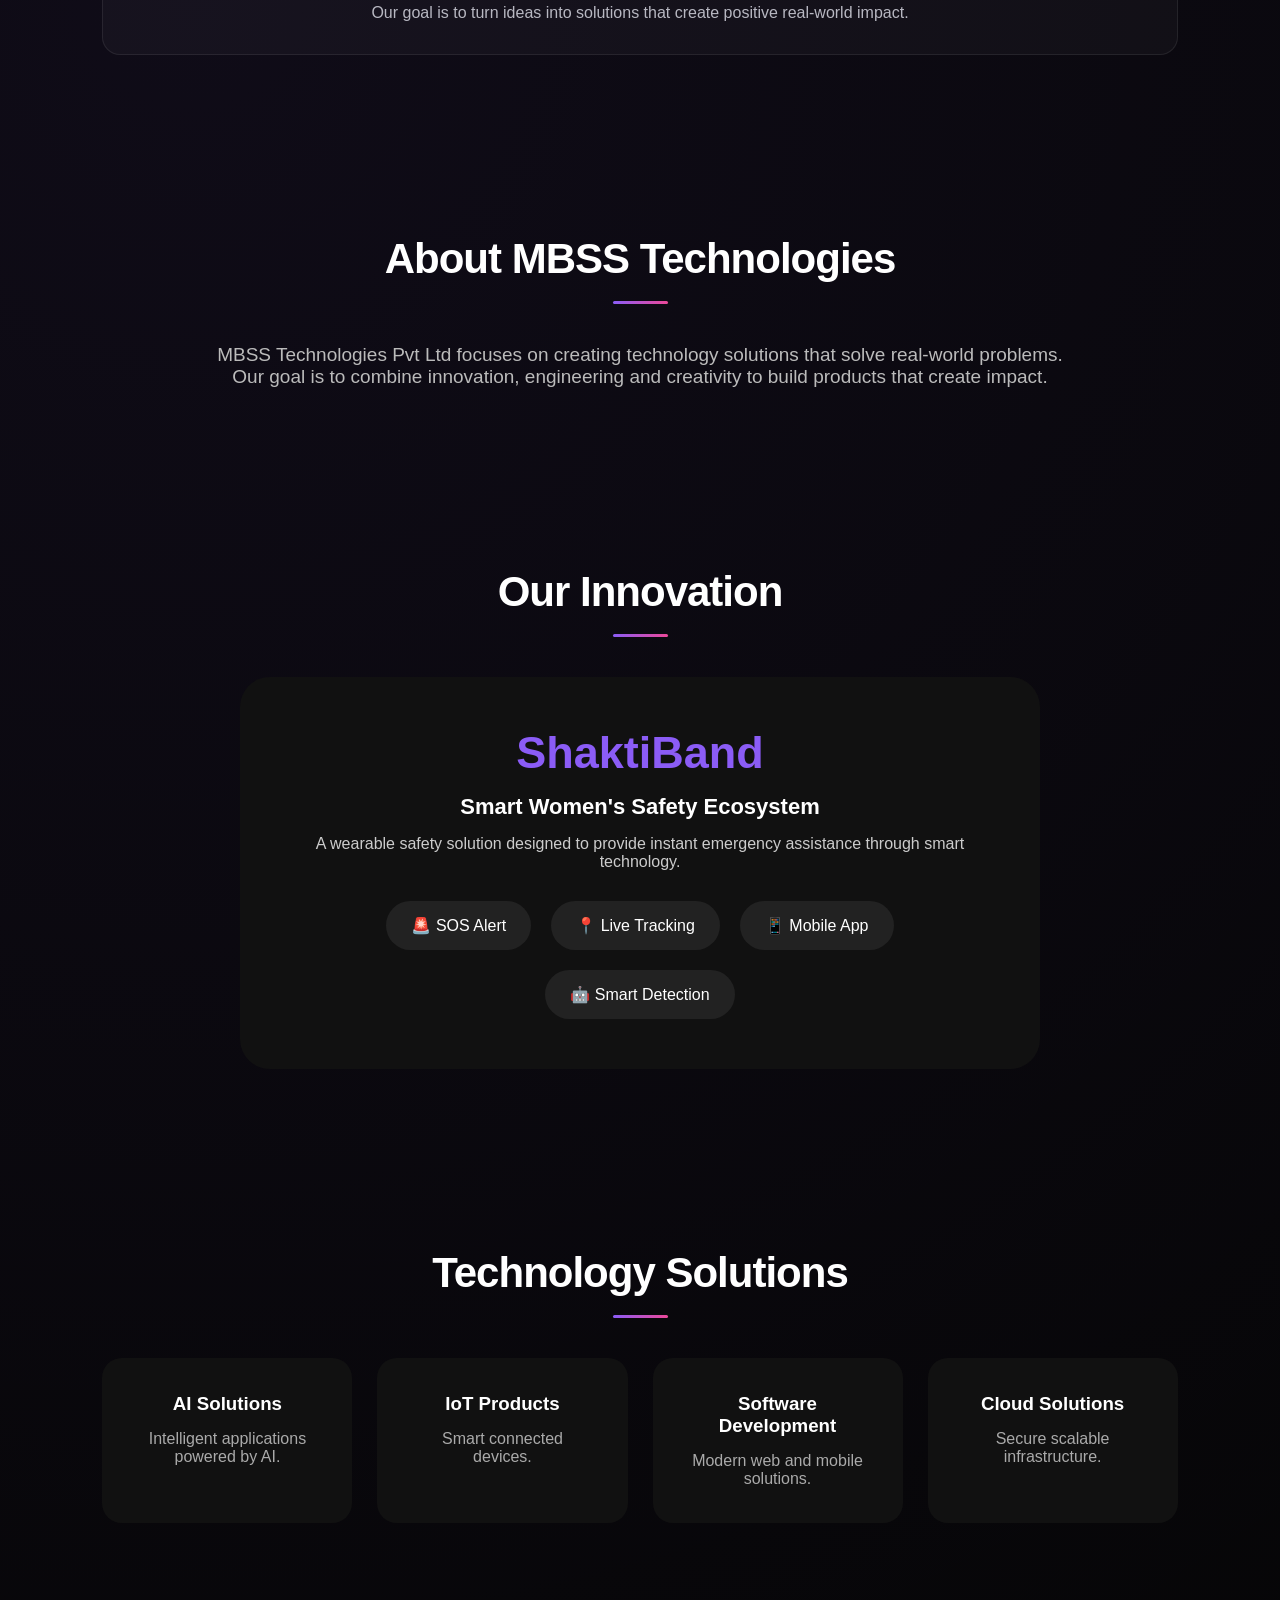
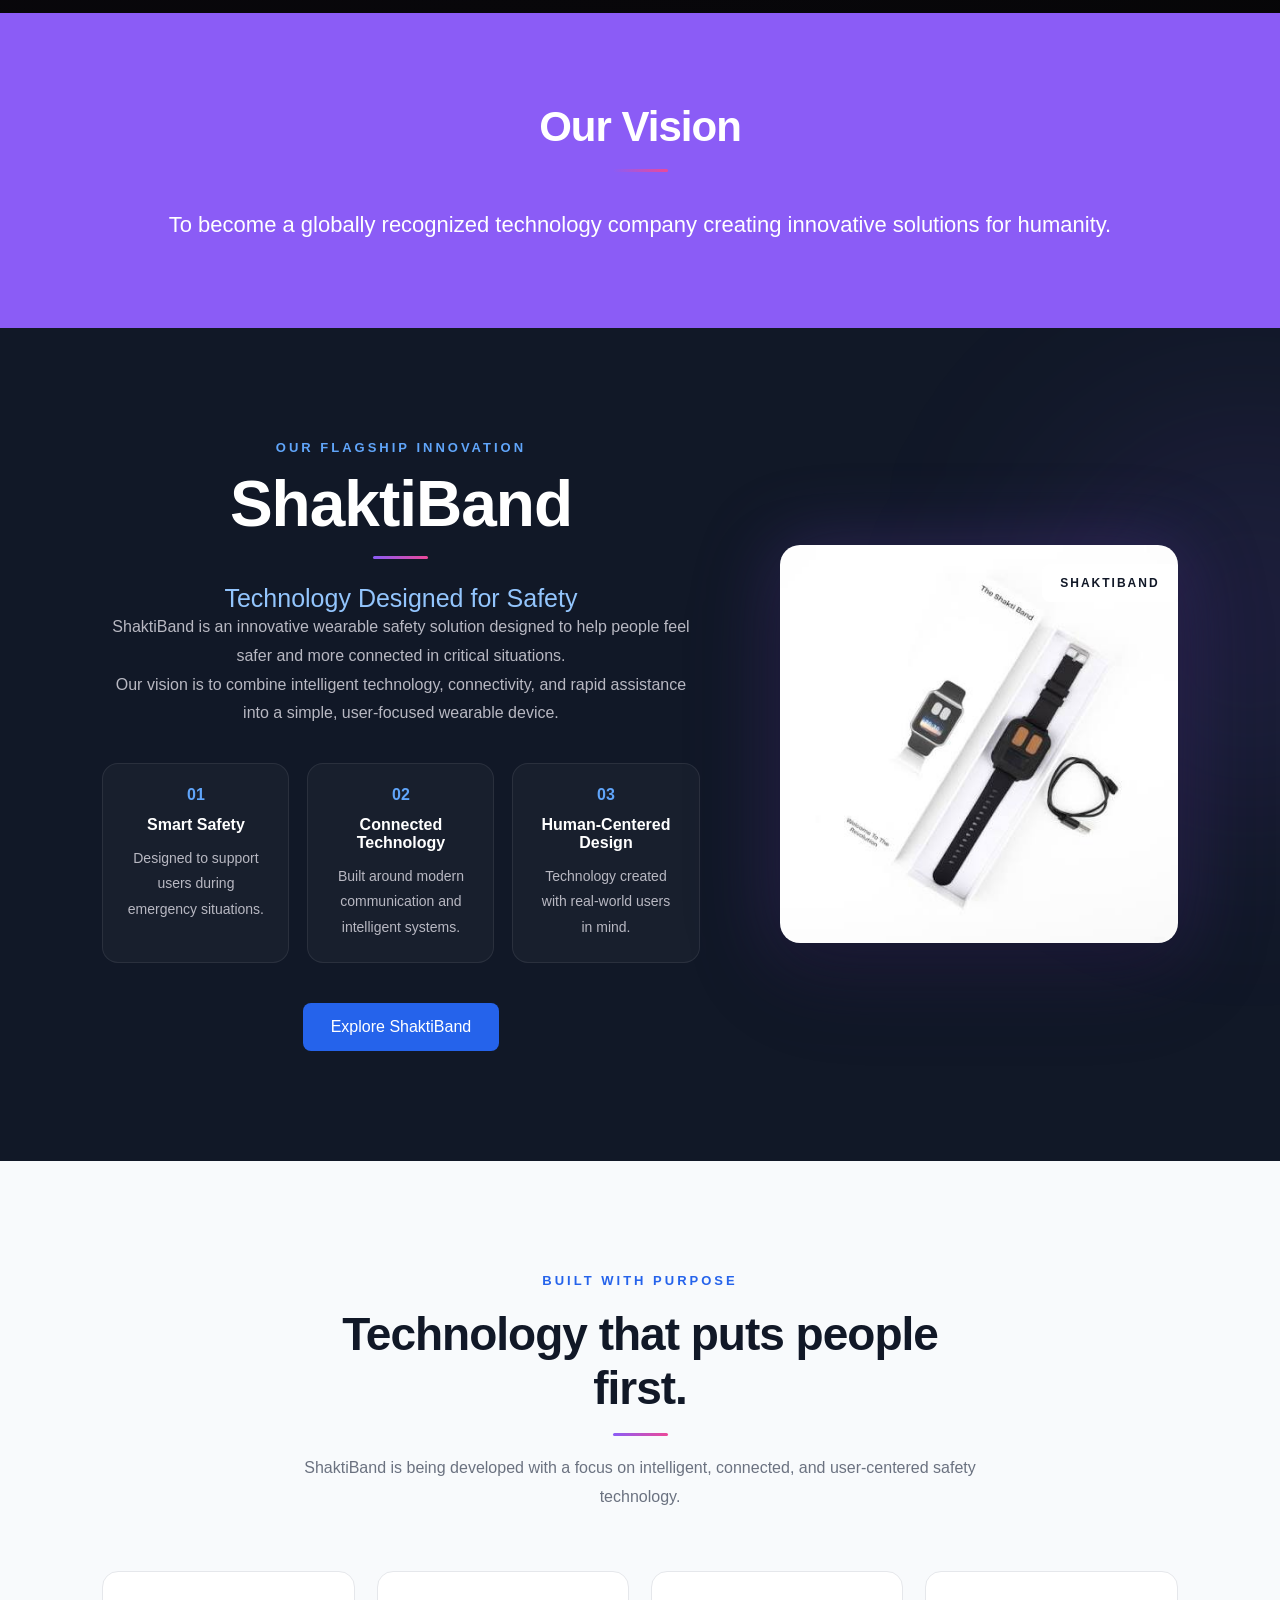
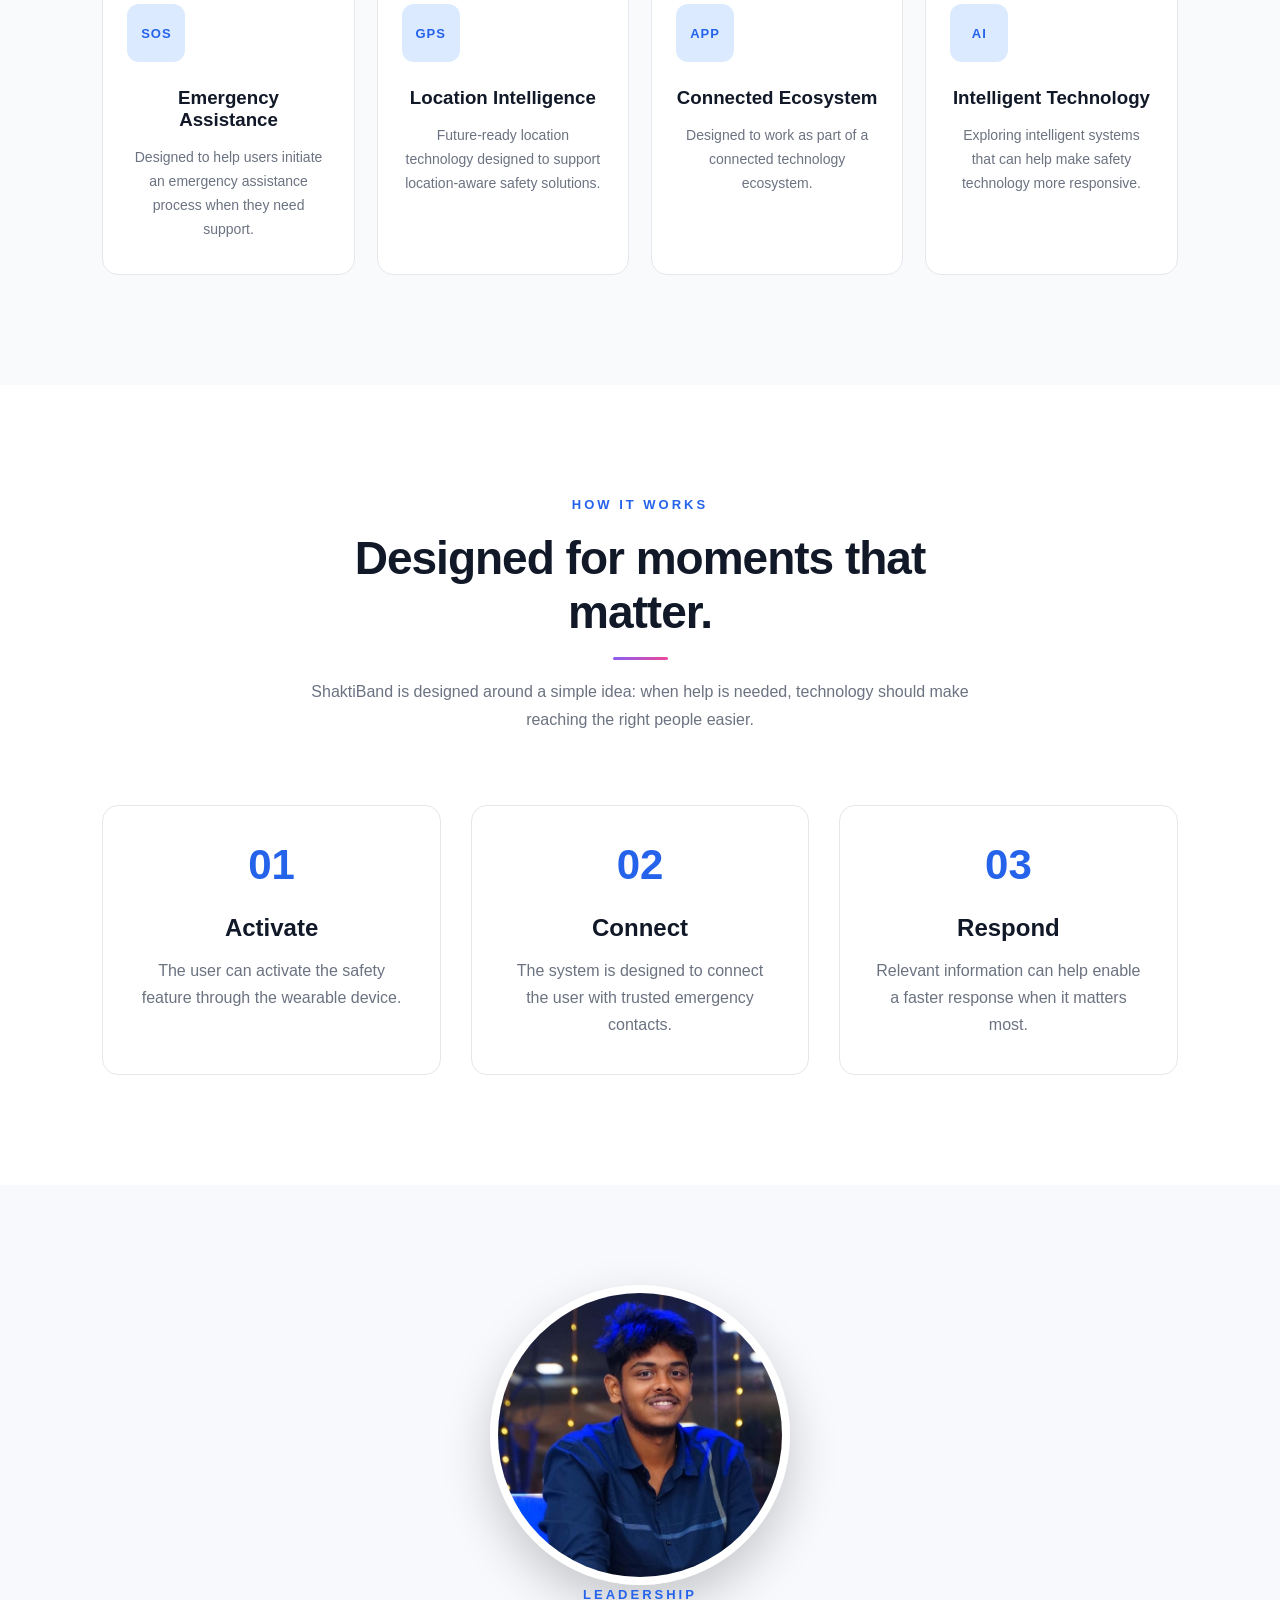
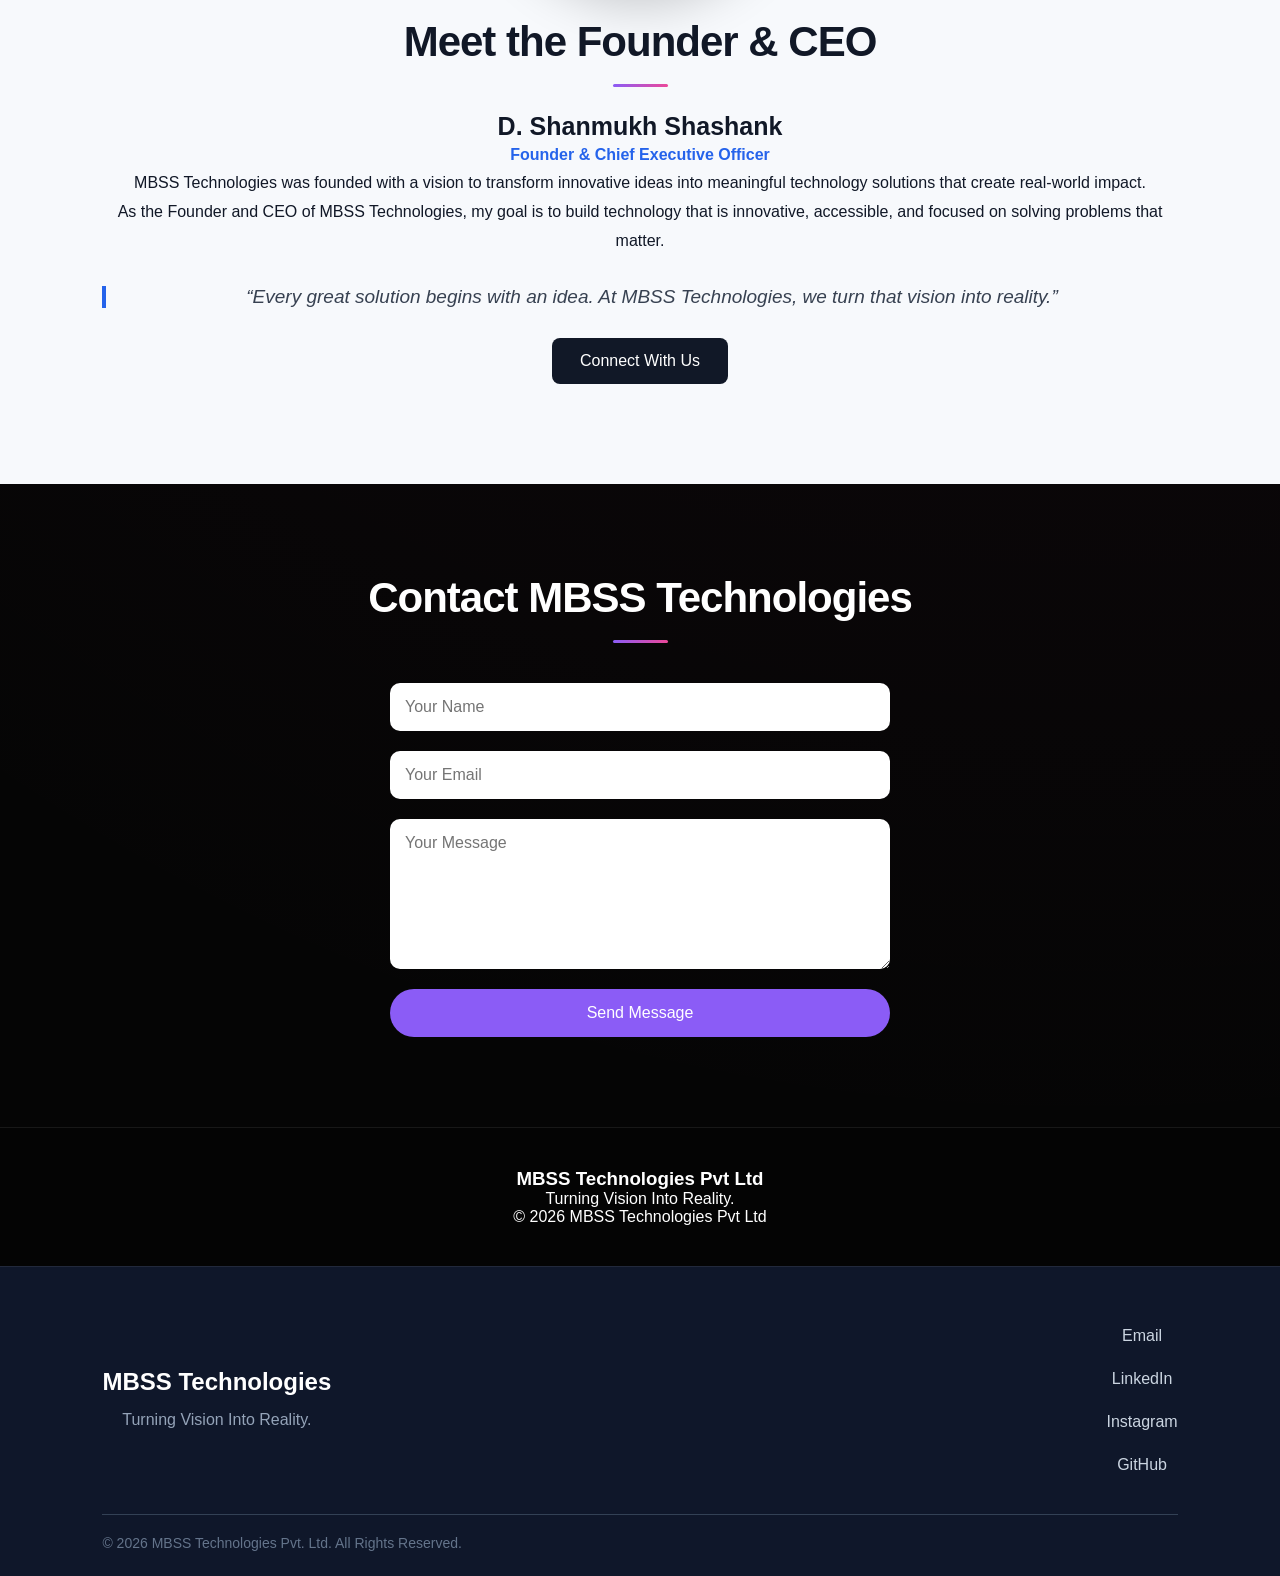
==== commit 7b42074f: "Polish website design and responsive styling" ====
--- a/index.html
+++ b/index.html
@@ -64,6 +64,7 @@
 
   <body>
 
+<div id="scroll-progress"></div>
    <div id="page-loader" style="display: none;">
     <div class="loader-content">
         <div class="loader-logo">MBSS</div>
@@ -258,58 +259,6 @@
 
 
 
-<section id="founder">
-
-
-<h2>
-Founder & CEO
-</h2>
-
-
-
-<div class="founder-card">
-
-
-<div class="founder-image">
-
-SS
-
-</div>
-
-
-<div>
-
-<h3>
-Shanmukh Shashank
-</h3>
-
-
-<h4>
-Founder & CEO
-</h4>
-
-
-<p>
-
-"Technology has the power to transform ideas
-into solutions that impact millions of lives.
-
-At MBSS Technologies, our mission is to create
-innovative products that make the future smarter,
-safer and better."
-
-</p>
-
-
-</div>
-
-
-</div>
-
-
-</section>
-
-
 
 
 
--- a/assets/css/style.css
+++ b/assets/css/style.css
@@ -89,15 +89,14 @@
 
 
 .hero{
-
     min-height:90vh;
     display:flex;
     justify-content:space-around;
     align-items:center;
-    padding:60px 8%;
-
-}
-
+    padding:100px 8% 60px;
+    position:relative;
+    overflow:hidden;
+}
 
 
 .hero-text{
@@ -110,11 +109,12 @@
 
 .hero h1{
 
-    font-size:70px;
-    line-height:1.1;
-
-}
-
+    font-size:clamp(48px, 6vw, 82px);
+    line-height:1.05;
+    letter-spacing:-2px;
+    margin:0;
+
+}
 
 .hero span{
 
@@ -126,12 +126,13 @@
 
 .hero p{
 
-    margin:25px 0;
-    color:#cfcfcf;
-    font-size:20px;
-
-}
-
+    margin:28px 0;
+    color:#b8b8c2;
+    font-size:18px;
+    line-height:1.7;
+    max-width:560px;
+
+}
 
 
 button{
@@ -176,15 +177,23 @@
     font-weight:800;
 
     box-shadow:
-    0 0 80px #8b5cf6;
-
-}
-
-
-
-
-
-
+    0 0 80px rgba(139,92,246,0.45);
+
+    animation: heroFloat 5s ease-in-out infinite;
+
+}
+
+@keyframes heroFloat {
+
+    0%, 100% {
+        transform: translateY(0);
+    }
+
+    50% {
+        transform: translateY(-30px);
+    }
+
+}
 
 section{
 
@@ -1592,4 +1601,301 @@
         gap: 15px;
     }
 
+}
+
+
+.hero-text button {
+    padding: 16px 36px;
+    border-radius: 30px;
+    background: linear-gradient(135deg, #8b5cf6, #ec4899);
+    font-weight: 600;
+    letter-spacing: 0.3px;
+    transition: 0.3s ease;
+}
+
+.hero-text button:hover {
+    transform: translateY(-3px);
+    box-shadow: 0 12px 30px rgba(139, 92, 246, 0.35);
+}
+
+/* Navigation refinement */
+
+.nav-links a {
+    position: relative;
+    transition: color 0.3s ease, opacity 0.3s ease;
+}
+
+.nav-links a::after {
+    content: "";
+    position: absolute;
+    left: 0;
+    bottom: -8px;
+    width: 0;
+    height: 2px;
+    background: #8b5cf6;
+    transition: width 0.3s ease;
+}
+
+.nav-links a:hover {
+    opacity: 1;
+}
+
+.nav-links a:hover::after {
+    width: 100%;
+}
+
+header {
+    position: sticky;
+    top: 0;
+    z-index: 1000;
+}
+
+.value-card {
+    background: rgba(255,255,255,0.03);
+    border: 1px solid rgba(255,255,255,0.08);
+    border-radius: 18px;
+    padding: 28px;
+    transition: transform 0.3s ease, box-shadow 0.3s ease;
+}
+
+.value-card:hover {
+    transform: translateY(-8px);
+    box-shadow: 0 15px 35px rgba(139,92,246,0.18);
+}
+
+.value-card h3 {
+    color: #8b5cf6;
+    font-size: 2rem;
+    margin-bottom: 12px;
+}
+
+.value-card h4 {
+    font-size: 1.35rem;
+    margin-bottom: 10px;
+}
+
+.value-card p {
+    color: #b8b8c2;
+    line-height: 1.6;
+}
+
+section h2 {
+    letter-spacing: -1px;
+}
+
+section h2::after {
+    content: "";
+    display: block;
+    width: 55px;
+    height: 3px;
+    margin: 18px auto 0;
+    background: linear-gradient(90deg, #8b5cf6, #ec4899);
+    border-radius: 10px;
+}
+
+/* Premium background glow */
+
+body {
+    background:
+        radial-gradient(
+            circle at 15% 20%,
+            rgba(139, 92, 246, 0.08),
+            transparent 35%
+        ),
+        radial-gradient(
+            circle at 85% 70%,
+            rgba(236, 72, 153, 0.06),
+            transparent 35%
+        ),
+        #050505;
+}
+
+.product-section {
+    position: relative;
+    overflow: hidden;
+}
+
+.product-section::before {
+    content: "";
+    position: absolute;
+    width: 420px;
+    height: 420px;
+    top: 10%;
+    right: -180px;
+    background: rgba(139, 92, 246, 0.10);
+    filter: blur(100px);
+    border-radius: 50%;
+    pointer-events: none;
+}
+
+.product-content h2 {
+    font-size: clamp(42px, 5vw, 70px);
+    line-height: 1.05;
+    margin: 15px 0 25px;
+    letter-spacing: -1px;
+}
+
+.product-content p {
+    max-width: 600px;
+    line-height: 1.8;
+    color: #b8b8c2;
+}
+
+.product-features {
+    display: grid;
+    grid-template-columns: repeat(3, 1fr);
+    gap: 18px;
+    margin-top: 35px;
+}
+
+.product-features > div {
+    padding: 22px;
+    border: 1px solid rgba(255,255,255,0.08);
+    border-radius: 16px;
+    background: rgba(255,255,255,0.03);
+    transition: transform 0.3s ease, border-color 0.3s ease;
+}
+
+.product-features > div:hover {
+    transform: translateY(-6px);
+    border-color: #8b5cf6;
+}
+
+@media (max-width: 800px) {
+    .product-features {
+        grid-template-columns: 1fr;
+    }
+}
+
+.product-visual {
+    transition: transform 0.4s ease;
+}
+
+.product-visual:hover {
+    transform: scale(1.03);
+}
+
+.product-visual {
+    filter: drop-shadow(0 0 35px rgba(139, 92, 246, 0.25));
+}
+
+
+.how-it-works {
+    position: relative;
+}
+
+.how-it-works .step {
+    transition: transform 0.3s ease, box-shadow 0.3s ease;
+}
+
+.how-it-works .step:hover {
+    transform: translateY(-8px);
+    box-shadow: 0 15px 35px rgba(139, 92, 246, 0.18);
+}
+
+.founder-card {
+    transition: transform 0.35s ease, box-shadow 0.35s ease;
+}
+
+.founder-card:hover {
+    transform: translateY(-8px);
+    box-shadow: 0 18px 40px rgba(139, 92, 246, 0.18);
+}
+
+.contact-section input,
+.contact-section textarea {
+    transition: border-color 0.3s ease, box-shadow 0.3s ease;
+}
+
+.contact-section input:focus,
+.contact-section textarea:focus {
+    outline: none;
+    border-color: #8b5cf6;
+    box-shadow: 0 0 0 3px rgba(139, 92, 246, 0.12);
+}
+
+footer {
+    border-top: 1px solid rgba(255,255,255,0.08);
+    background: rgba(0,0,0,0.25);
+}
+
+footer a {
+    transition: color 0.3s ease, opacity 0.3s ease;
+}
+
+footer a:hover {
+    color: #8b5cf6;
+    opacity: 1;
+}
+
+#page-loader {
+    background: #050505;
+}
+
+#page-loader::after {
+    content: "MBSS";
+    font-size: 32px;
+    font-weight: 800;
+    letter-spacing: 6px;
+    color: #8b5cf6;
+    animation: loaderPulse 1.4s ease-in-out infinite;
+}
+
+@keyframes loaderPulse {
+    0%, 100% {
+        opacity: 0.35;
+        transform: scale(0.95);
+    }
+
+    50% {
+        opacity: 1;
+        transform: scale(1.05);
+    }
+}
+
+@media (max-width: 600px) {
+
+    .hero {
+        padding: 80px 20px 50px;
+    }
+
+    .hero h1 {
+        font-size: 42px;
+    }
+
+    .hero p {
+        font-size: 16px;
+    }
+
+    .hero-logo {
+        width: 220px;
+        height: 220px;
+        font-size: 48px;
+        margin-top: 35px;
+    }
+
+    section {
+        padding: 65px 20px;
+    }
+
+    .about-content h2,
+    .product-content h2 {
+        font-size: 38px;
+    }
+
+    .value-card {
+        padding: 22px;
+    }
+
+}
+
+#scroll-progress {
+    position: fixed;
+    top: 0;
+    left: 0;
+    height: 3px;
+    width: 0%;
+    background: linear-gradient(90deg, #8b5cf6, #ec4899);
+    z-index: 9999;
+    transition: width 0.1s ease;
 }
